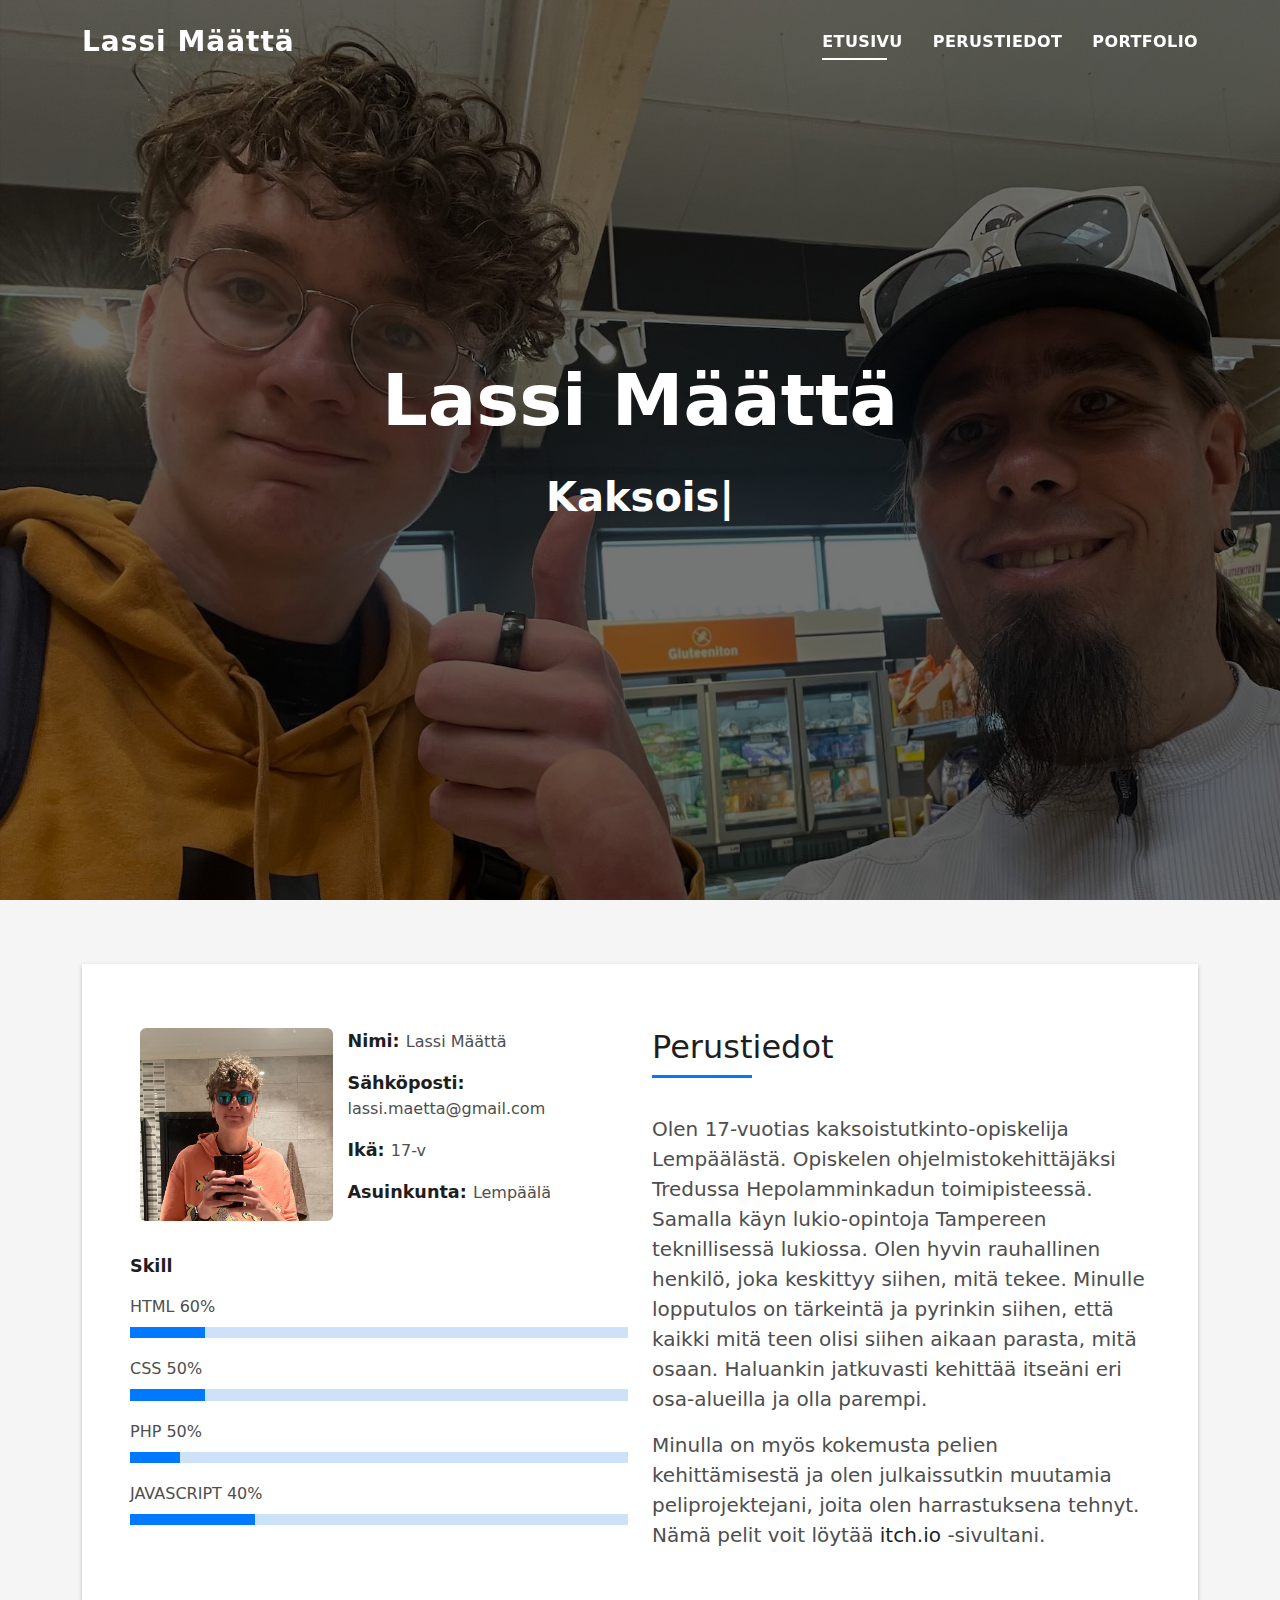
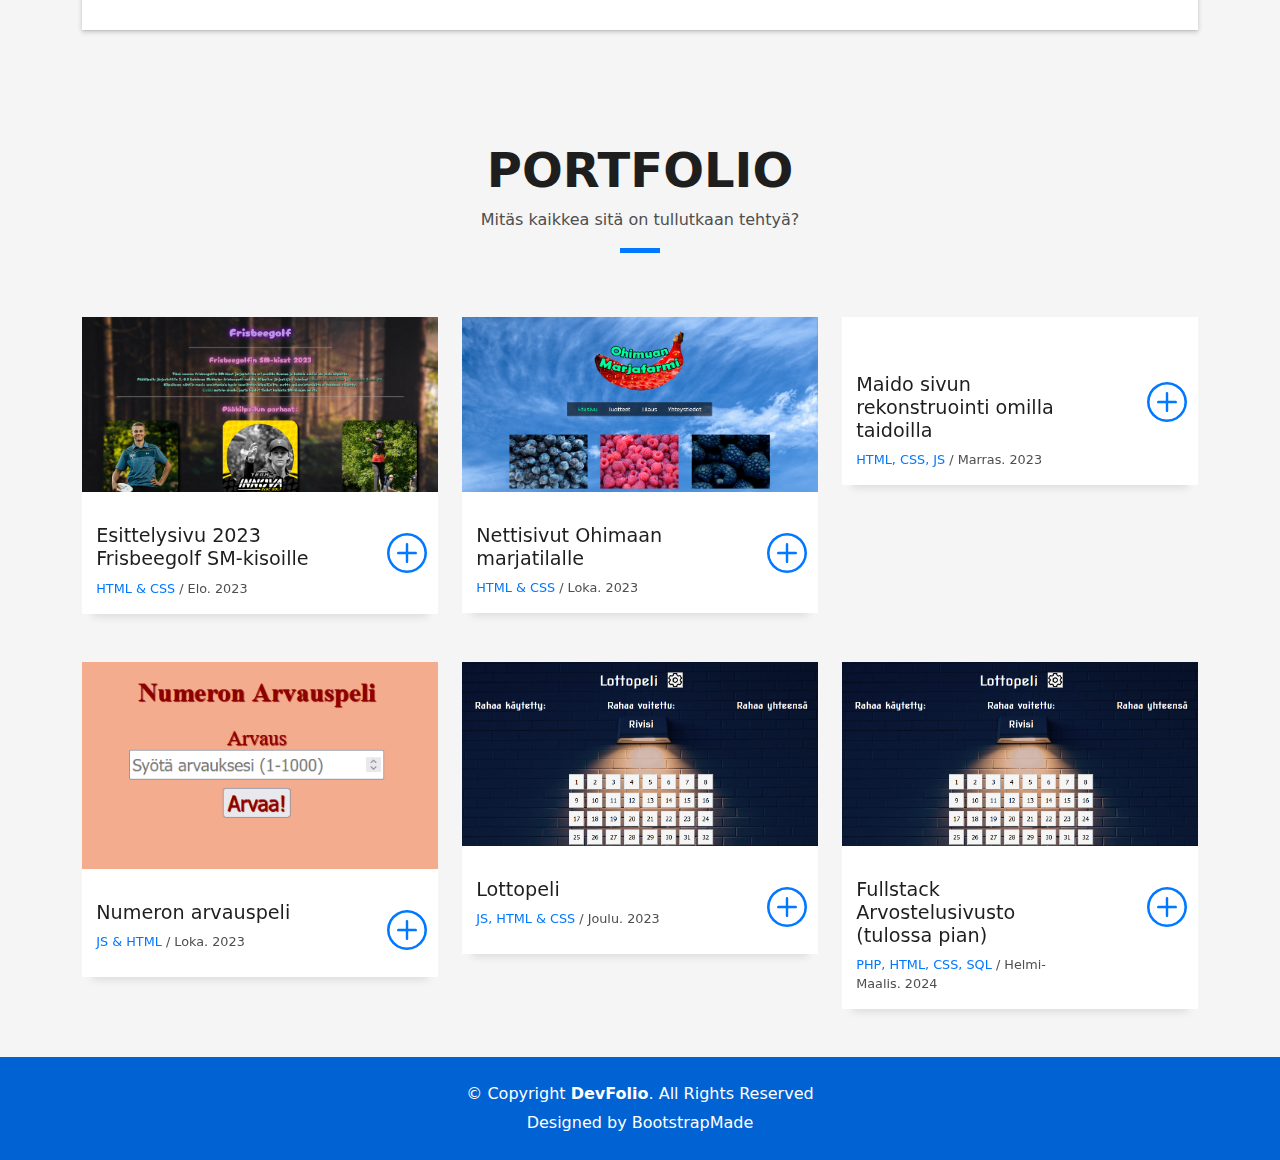
==== index.html @ d4f999ac "Päivitystä" ====
<!DOCTYPE html>
<html lang="en">

<head>
  <meta charset="utf-8">
  <meta content="width=device-width, initial-scale=1.0" name="viewport">

  <title>Lassi Määttä - Portfolio</title>
  <meta content="" name="description">
  <meta content="" name="keywords">

  <!-- Favicons -->
  <link href="assets/img/favicon.jpeg" rel="icon">
  <link href="assets/img/apple-touch-icon.png" rel="apple-touch-icon">

  <!-- Vendor CSS Files -->
  <link href="assets/vendor/bootstrap/css/bootstrap.min.css" rel="stylesheet">
  <link href="assets/vendor/bootstrap-icons/bootstrap-icons.css" rel="stylesheet">
  <link href="assets/vendor/glightbox/css/glightbox.min.css" rel="stylesheet">
  <link href="assets/vendor/swiper/swiper-bundle.min.css" rel="stylesheet">

  <!-- Template Main CSS File -->
  <link href="assets/css/style.css" rel="stylesheet">

  <!-- =======================================================
  * Template Name: DevFolio
  * Updated: Nov 17 2023 with Bootstrap v5.3.2
  * Template URL: https://bootstrapmade.com/devfolio-bootstrap-portfolio-html-template/
  * Author: BootstrapMade.com
  * License: https://bootstrapmade.com/license/
  ======================================================== -->
</head>

<body>

  <!-- ======= Header ======= -->
  <header id="header" class="fixed-top">
    <div class="container d-flex align-items-center justify-content-between">

      <h1 class="logo"><a href="index.html">Lassi Määttä</a></h1>
      <!-- Uncomment below if you prefer to use an image logo -->
      <!-- <a href="index.html" class="logo"><img src="assets/img/logo.png" alt="" class="img-fluid"></a>-->

      <nav id="navbar" class="navbar">
        <ul>
          <li><a class="nav-link scrollto active" href="#hero">Etusivu</a></li>
          <li><a class="nav-link scrollto" href="#about">Perustiedot</a></li>
          <li><a class="nav-link scrollto " href="#work">Portfolio</a></li>
        </ul>
        <i class="bi bi-list mobile-nav-toggle"></i>
      </nav><!-- .navbar -->

    </div>
  </header><!-- End Header -->

  <!-- ======= Hero Section ======= -->
  <div id="hero" class="hero route bg-image" style="background-image: url(assets/img/hero-bg.jpeg)">
    <div id="light" class="overlay-itro"></div>
    <div class="hero-content display-table">
      <div class="table-cell">
        <div class="container">
          <!--<p class="display-6 color-d">Hello, world!</p>-->
          <h1 class="hero-title mb-4">Lassi Määttä</h1>
          <p class="hero-subtitle"><span class="typed" data-typed-items="Kaksoistutkinto-opiskelija, Ohjelmistokehittäjä, Valokuvaaja"></span></p>
          <!-- <p class="pt-3"><a class="btn btn-primary btn js-scroll px-4" href="#about" role="button">Learn More</a></p> -->
        </div>
      </div>
    </div>
  </div><!-- End Hero Section -->

  <main id="main">

    <!-- ======= About Section ======= -->
    <section id="about" class="about-mf sect-pt4 route">
      <div class="container">
        <div class="row">
          <div class="col-sm-12">
            <div class="box-shadow-full">
              <div class="row">
                <div class="col-md-6">
                  <div class="row">
                    <div class="col-sm-6 col-md-5">
                      <div class="about-img">
                        <img src="assets/img/testimonial-2.jpeg" class="img-fluid rounded b-shadow-a" alt="">
                      </div>
                    </div>
                    <div class="col-sm-6 col-md-7">
                      <div class="about-info">
                        <p><span class="title-s">Nimi: </span> <span>Lassi Määttä</span></p>
                        <p><span class="title-s">Sähköposti: </span> <span>lassi.maetta@gmail.com</span></p>
                        <p><span class="title-s">Ikä: </span> <span>17-v</span></p>
                        <p><span class="title-s">Asuinkunta: </span> <span>Lempäälä</span></p>
                      </div>
                    </div>
                  </div>
                  <div class="skill-mf">
                    <p class="title-s">Skill</p>
                    <span>HTML</span> <span class="pull-right">60%</span>
                    <div class="progress">
                      <div class="progress-bar" role="progressbar" style="width: 15%;" aria-valuenow="10" aria-valuemin="0" aria-valuemax="100"></div>
                    </div>
                    <span>CSS</span> <span class="pull-right">50%</span>
                    <div class="progress">
                      <div class="progress-bar" role="progressbar" style="width: 15%" aria-valuenow="10" aria-valuemin="0" aria-valuemax="100"></div>
                    </div>
                    <span>PHP</span> <span class="pull-right">50%</span>
                    <div class="progress">
                      <div class="progress-bar" role="progressbar" style="width: 10%" aria-valuenow="1" aria-valuemin="0" aria-valuemax="100"></div>
                    </div>
                    <span>JAVASCRIPT</span> <span class="pull-right">40%</span>
                    <div class="progress">
                      <div class="progress-bar" role="progressbar" style="width: 25%" aria-valuenow="15" aria-valuemin="0" aria-valuemax="100"></div>
                    </div>
                  </div>
                </div>
                <div class="col-md-6">
                  <div class="about-me pt-4 pt-md-0">
                    <div class="title-box-2">
                      <h5 class="title-left">
                        Perustiedot
                      </h5>
                    </div>
                    <p class="lead">
                      Olen 17-vuotias kaksoistutkinto-opiskelija Lempäälästä. Opiskelen ohjelmistokehittäjäksi Tredussa
                      Hepolamminkadun toimipisteessä. Samalla käyn lukio-opintoja Tampereen teknillisessä lukiossa.
                      Olen hyvin rauhallinen henkilö, joka keskittyy siihen, mitä tekee. Minulle lopputulos on tärkeintä
                      ja pyrinkin siihen, että kaikki mitä teen olisi siihen aikaan parasta, mitä osaan. Haluankin jatkuvasti
                      kehittää itseäni eri osa-alueilla ja olla parempi.
                    </p>
                    <p class="lead">
                      Minulla on myös kokemusta pelien kehittämisestä ja olen julkaissutkin muutamia peliprojektejani,
                      joita olen harrastuksena tehnyt. Nämä pelit voit löytää <a href="https://lapagms.itch.io/" target="_blank">itch.io</a> -sivultani.
                    </p>
                    </p>
                  </div>
                </div>
              </div>
            </div>
          </div>
        </div>
      </div>
    </section><!-- End About Section -->

    <!-- ======= Portfolio Section ======= -->
    <section id="work" class="portfolio-mf sect-pt4 route">
      <div class="container">
        <div class="row">
          <div class="col-sm-12">
            <div class="title-box text-center">
              <h3 class="title-a">
                Portfolio
              </h3>
              <p class="subtitle-a">
                Mitäs kaikkea sitä on tullutkaan tehtyä?
              </p>
              <div class="line-mf"></div>
            </div>
          </div>
        </div>
        <div class="row">
          <div class="col-md-4">
            <div class="work-box">
              <a href="assets/img/work-1.png" data-gallery="portfolioGallery" class="portfolio-lightbox">
                <div class="work-img">
                  <img src="assets/img/work-1.png" alt="" class="img-fluid">
                </div>
              </a>
              <div class="work-content">
                <div class="row">
                  <div class="col-sm-8">
                    <h2 class="w-title">Esittelysivu 2023 Frisbeegolf SM-kisoille</h2>
                    <div class="w-more">
                      <span class="w-ctegory">HTML & CSS</span> / <span class="w-date">Elo. 2023</span>
                    </div>
                  </div>
                  <div class="col-sm-4">
                    <div class="w-like">
                      <a href="portfolio-details-1.html"> <span class="bi bi-plus-circle"></span></a>
                    </div>
                  </div>
                </div>
              </div>
            </div>
          </div>
          <div class="col-md-4">
            <div class="work-box">
              <a href="assets/img/work-2.png" data-gallery="portfolioGallery" class="portfolio-lightbox">
                <div class="work-img">
                  <img src="assets/img/work-2.png" alt="" class="img-fluid">
                </div>
              </a>
              <div class="work-content">
                <div class="row">
                  <div class="col-sm-8">
                    <h2 class="w-title">Nettisivut Ohimaan marjatilalle</h2>
                    <div class="w-more">
                      <span class="w-ctegory">HTML & CSS</span> / <span class="w-date">Loka. 2023</span>
                    </div>
                  </div>
                  <div class="col-sm-4">
                    <div class="w-like">
                      <a href="portfolio-details-2.html"> <span class="bi bi-plus-circle"></span></a>
                    </div>
                  </div>
                </div>
              </div>
            </div>
          </div>
          <div class="col-md-4">
            <div class="work-box">
              <a href="assets/img/work-3.png" data-gallery="portfolioGallery" class="portfolio-lightbox">
                <div class="work-img">
                  <img src="assets/img/work-3.png" alt="" class="img-fluid">
                </div>
              </a>
              <div class="work-content">
                <div class="row">
                  <div class="col-sm-8">
                    <h2 class="w-title">Maido sivun rekonstruointi omilla taidoilla</h2>
                    <div class="w-more">
                      <span class="w-ctegory">HTML, CSS, JS</span> / <span class="w-date">Marras. 2023</span>
                    </div>
                  </div>
                  <div class="col-sm-4">
                    <div class="w-like">
                      <a href="portfolio-details-3.html"> <span class="bi bi-plus-circle"></span></a>
                    </div>
                  </div>
                </div>
              </div>
            </div>
          </div>
          <div class="col-md-4">
            <div class="work-box">
              <a href="assets/img/work-4.png" data-gallery="portfolioGallery" class="portfolio-lightbox">
                <div class="work-img">
                  <img src="assets/img/work-4.png" alt="" class="img-fluid">
                </div>
              </a>
              <div class="work-content">
                <div class="row">
                  <div class="col-sm-8">
                    <h2 class="w-title">Numeron arvauspeli</h2>
                    <div class="w-more">
                      <span class="w-ctegory">JS & HTML</span> / <span class="w-date">Loka. 2023</span>
                    </div>
                  </div>
                  <div class="col-sm-4">
                    <div class="w-like">
                      <a href="portfolio-details-4.html"> <span class="bi bi-plus-circle"></span></a>
                    </div>
                  </div>
                </div>
              </div>
            </div>
          </div>
          <div class="col-md-4">
            <div class="work-box">
              <a href="assets/img/work-5.png" data-gallery="portfolioGallery" class="portfolio-lightbox">
                <div class="work-img">
                  <img src="assets/img/work-5.png" alt="" class="img-fluid">
                </div>
              </a>
              <div class="work-content">
                <div class="row">
                  <div class="col-sm-8">
                    <h2 class="w-title">Lottopeli</h2>
                    <div class="w-more">
                      <span class="w-ctegory">JS, HTML & CSS</span> / <span class="w-date">Joulu. 2023</span>
                    </div>
                  </div>
                  <div class="col-sm-4">
                    <div class="w-like">
                      <a href="portfolio-details-5.html"> <span class="bi bi-plus-circle"></span></a>
                    </div>
                  </div>
                </div>
              </div>
            </div>
          </div>
          <div class="col-md-4">
            <div class="work-box">
              <a href="assets/img/work-6.png" data-gallery="portfolioGallery" class="portfolio-lightbox">
                <div class="work-img">
                  <img src="assets/img/work-6.png" alt="" class="img-fluid">
                </div>
              </a>
              <div class="work-content">
                <div class="row">
                  <div class="col-sm-8">
                    <h2 class="w-title">Fullstack Arvostelusivusto (tulossa pian)</h2>
                    <div class="w-more">
                      <span class="w-ctegory">PHP, HTML, CSS, SQL</span> / <span class="w-date">Helmi-Maalis. 2024</span>
                    </div>
                  </div>
                  <div class="col-sm-4">
                    <div class="w-like">
                      <a href="portfolio-details-6.html"> <span class="bi bi-plus-circle"></span></a>
                    </div>
                  </div>
                </div>
              </div>
            </div>
          </div>

        </div>
      </div>
    </section><!-- End Portfolio Section -->
  </main><!-- End #main -->

  <!-- ======= Footer ======= -->
  <footer>
    <div class="container">
      <div class="row">
        <div class="col-sm-12">
          <div class="copyright-box">
            <p class="copyright">&copy; Copyright <strong>DevFolio</strong>. All Rights Reserved</p>
            <div class="credits">
              <!--
              All the links in the footer should remain intact.
              You can delete the links only if you purchased the pro version.
              Licensing information: https://bootstrapmade.com/license/
              Purchase the pro version with working PHP/AJAX contact form: https://bootstrapmade.com/buy/?theme=DevFolio
            -->
              Designed by <a href="https://bootstrapmade.com/">BootstrapMade</a>
            </div>
          </div>
        </div>
      </div>
    </div>
  </footer><!-- End  Footer -->

  <div id="preloader"></div>
  <a href="#" class="back-to-top d-flex align-items-center justify-content-center"><i class="bi bi-arrow-up-short"></i></a>

  <!-- Vendor JS Files -->
  <script src="assets/vendor/purecounter/purecounter_vanilla.js"></script>
  <script src="assets/vendor/bootstrap/js/bootstrap.bundle.min.js"></script>
  <script src="assets/vendor/glightbox/js/glightbox.min.js"></script>
  <script src="assets/vendor/swiper/swiper-bundle.min.js"></script>
  <script src="assets/vendor/typed.js/typed.umd.js"></script>
  <script src="assets/vendor/php-email-form/validate.js"></script>

  <!-- Template Main JS File -->
  <script src="assets/js/main.js"></script>

</body>

</html>
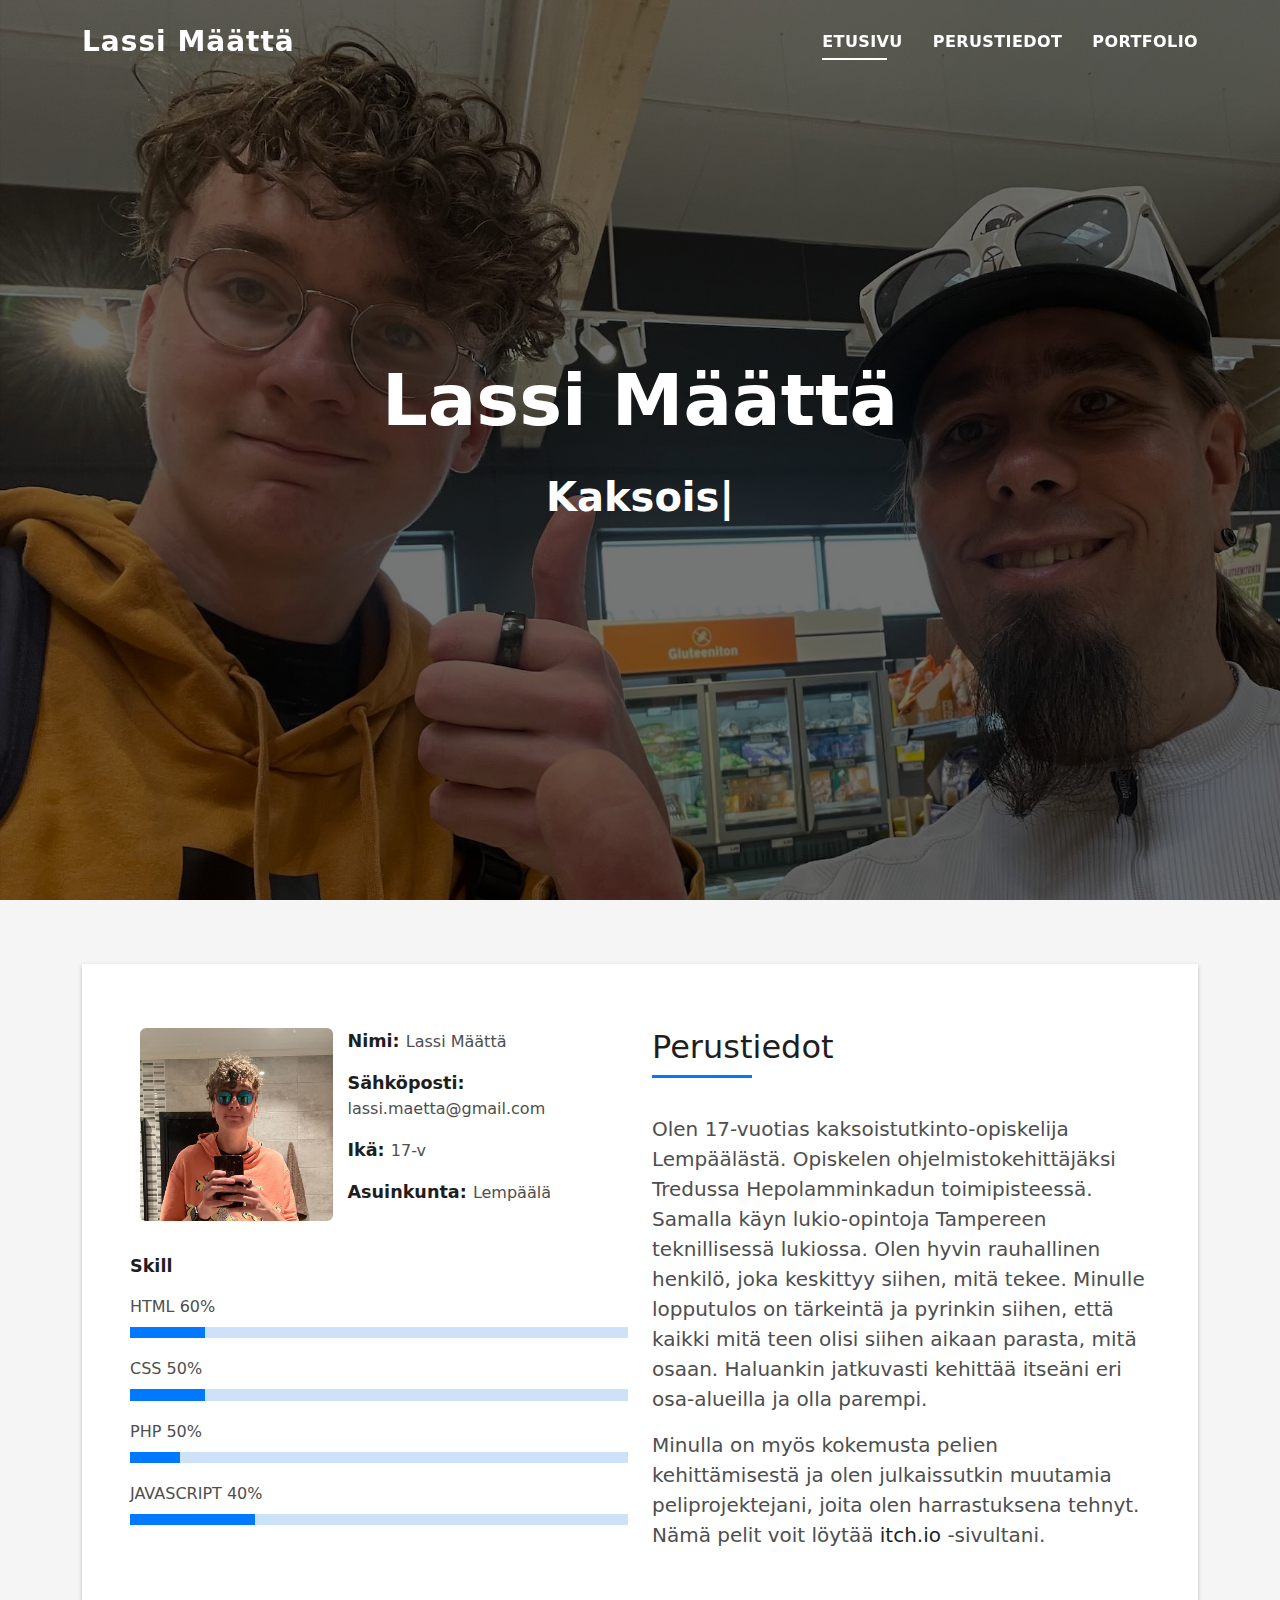
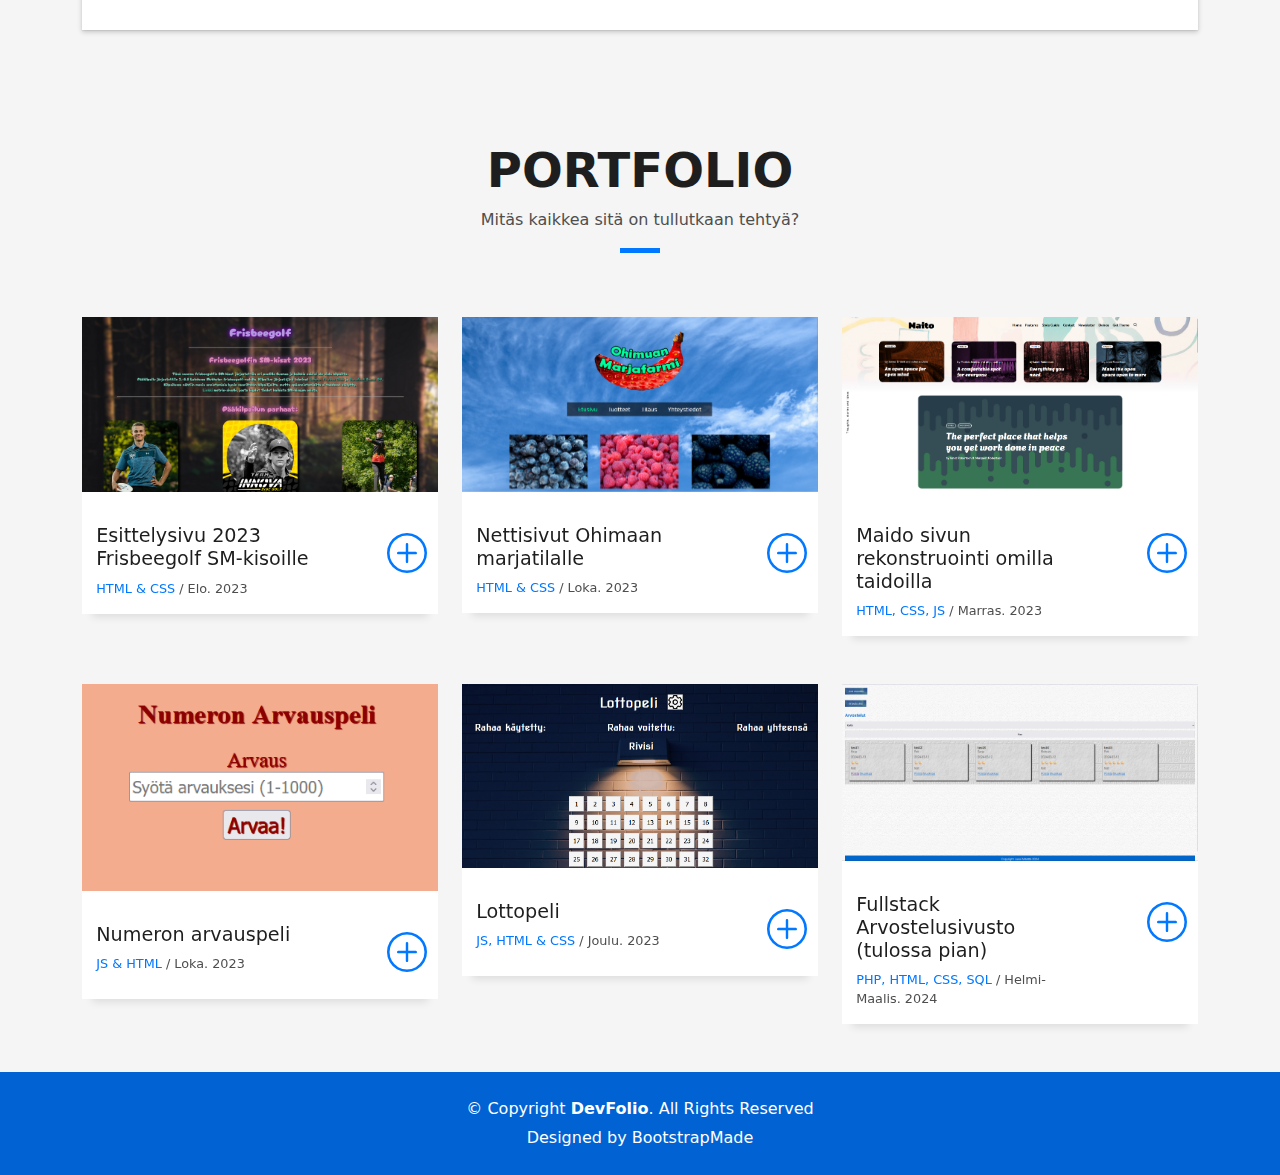
==== commit a80eadeb: "Testi" ====
--- a/index.html
+++ b/index.html
@@ -160,9 +160,9 @@
         <div class="row">
           <div class="col-md-4">
             <div class="work-box">
-              <a href="assets/img/work-1.png" data-gallery="portfolioGallery" class="portfolio-lightbox">
-                <div class="work-img">
-                  <img src="assets/img/work-1.png" alt="" class="img-fluid">
+              <a href="assets/img/work/work-1.png" data-gallery="portfolioGallery" class="portfolio-lightbox">
+                <div class="work-img">
+                  <img src="assets/img/work/work-1.png" alt="" class="img-fluid">
                 </div>
               </a>
               <div class="work-content">
@@ -184,9 +184,9 @@
           </div>
           <div class="col-md-4">
             <div class="work-box">
-              <a href="assets/img/work-2.png" data-gallery="portfolioGallery" class="portfolio-lightbox">
-                <div class="work-img">
-                  <img src="assets/img/work-2.png" alt="" class="img-fluid">
+              <a href="assets/img/work/work-2.png" data-gallery="portfolioGallery" class="portfolio-lightbox">
+                <div class="work-img">
+                  <img src="assets/img/work/work-2.png" alt="" class="img-fluid">
                 </div>
               </a>
               <div class="work-content">
@@ -208,9 +208,9 @@
           </div>
           <div class="col-md-4">
             <div class="work-box">
-              <a href="assets/img/work-3.png" data-gallery="portfolioGallery" class="portfolio-lightbox">
-                <div class="work-img">
-                  <img src="assets/img/work-3.png" alt="" class="img-fluid">
+              <a href="assets/img/work/work-3.png" data-gallery="portfolioGallery" class="portfolio-lightbox">
+                <div class="work-img">
+                  <img src="assets/img/work/work-3.png" alt="" class="img-fluid">
                 </div>
               </a>
               <div class="work-content">
@@ -232,9 +232,9 @@
           </div>
           <div class="col-md-4">
             <div class="work-box">
-              <a href="assets/img/work-4.png" data-gallery="portfolioGallery" class="portfolio-lightbox">
-                <div class="work-img">
-                  <img src="assets/img/work-4.png" alt="" class="img-fluid">
+              <a href="assets/img/work/work-4.png" data-gallery="portfolioGallery" class="portfolio-lightbox">
+                <div class="work-img">
+                  <img src="assets/img/work/work-4.png" alt="" class="img-fluid">
                 </div>
               </a>
               <div class="work-content">
@@ -256,9 +256,9 @@
           </div>
           <div class="col-md-4">
             <div class="work-box">
-              <a href="assets/img/work-5.png" data-gallery="portfolioGallery" class="portfolio-lightbox">
-                <div class="work-img">
-                  <img src="assets/img/work-5.png" alt="" class="img-fluid">
+              <a href="assets/img/work/work-5.png" data-gallery="portfolioGallery" class="portfolio-lightbox">
+                <div class="work-img">
+                  <img src="assets/img/work/work-5.png" alt="" class="img-fluid">
                 </div>
               </a>
               <div class="work-content">
@@ -280,9 +280,9 @@
           </div>
           <div class="col-md-4">
             <div class="work-box">
-              <a href="assets/img/work-6.png" data-gallery="portfolioGallery" class="portfolio-lightbox">
-                <div class="work-img">
-                  <img src="assets/img/work-6.png" alt="" class="img-fluid">
+              <a href="assets/img/work/work-6.png" data-gallery="portfolioGallery" class="portfolio-lightbox">
+                <div class="work-img">
+                  <img src="assets/img/work/work-6.png" alt="" class="img-fluid">
                 </div>
               </a>
               <div class="work-content">
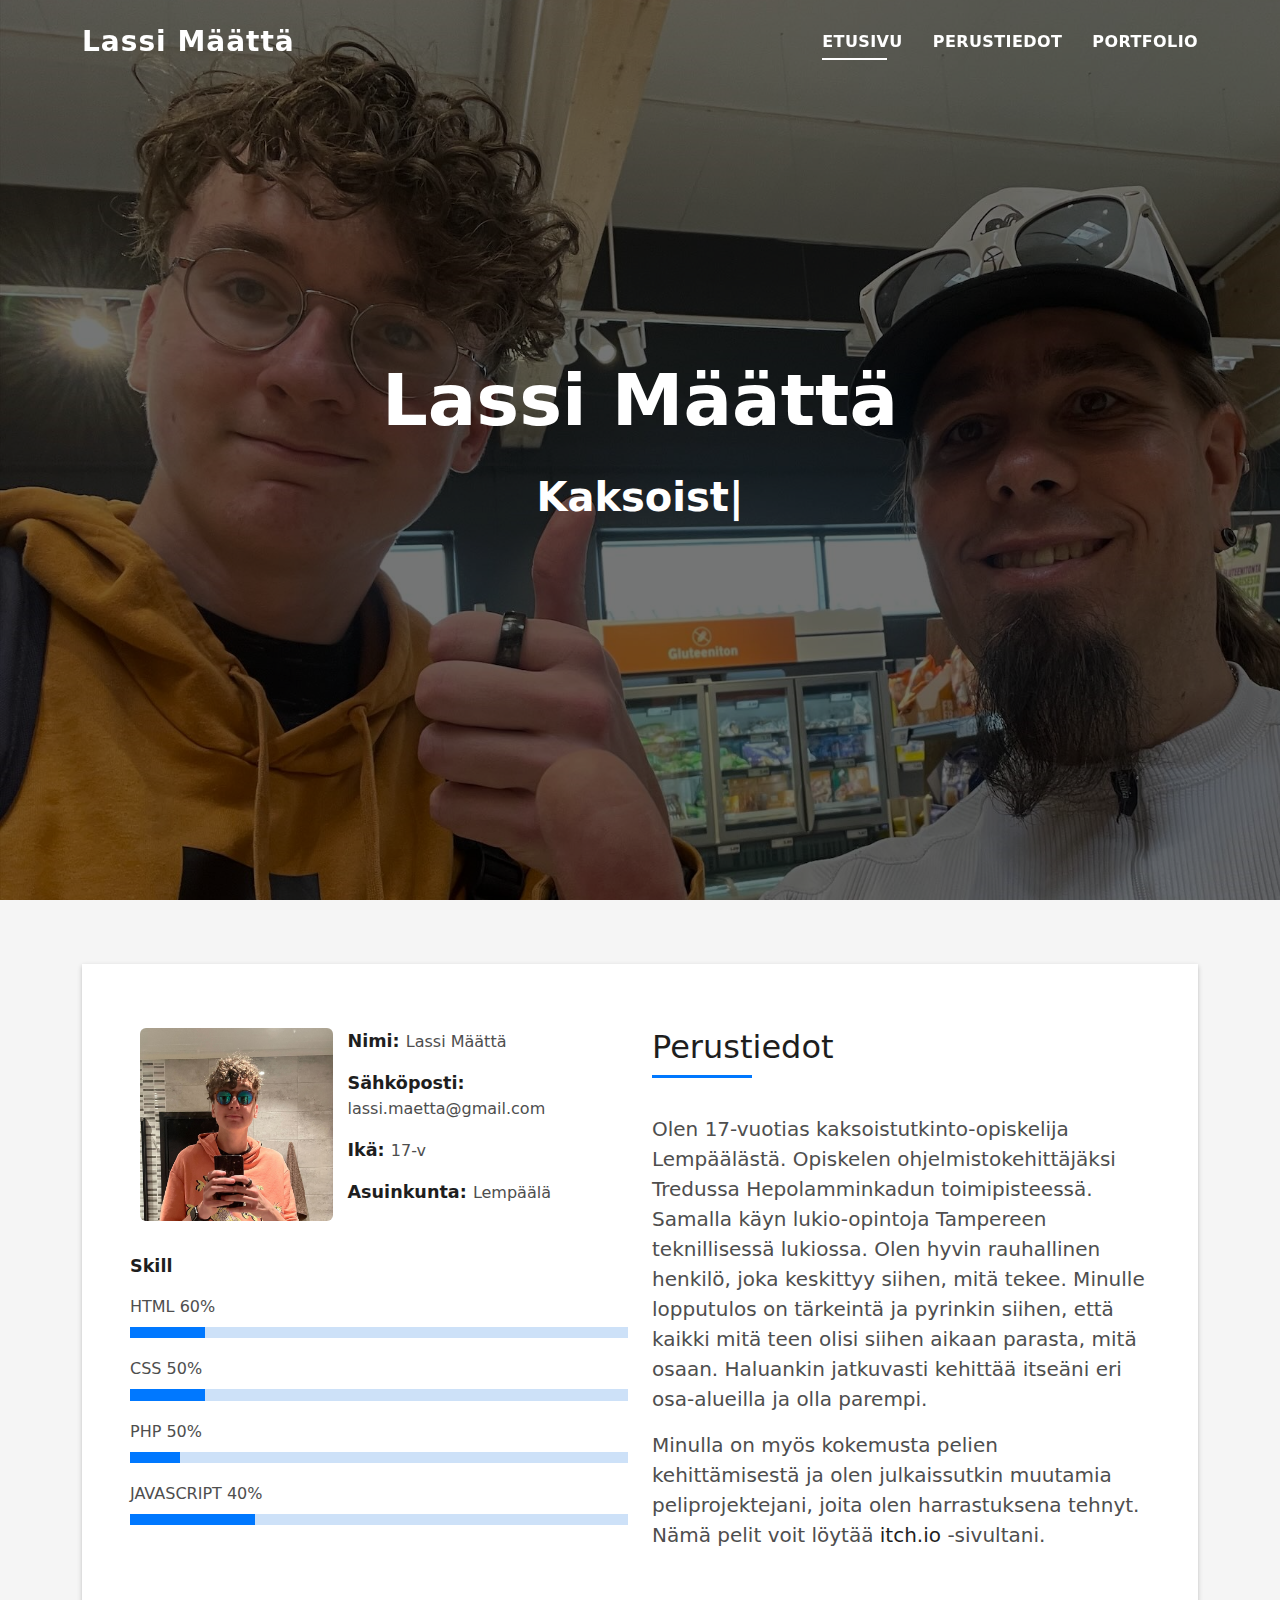
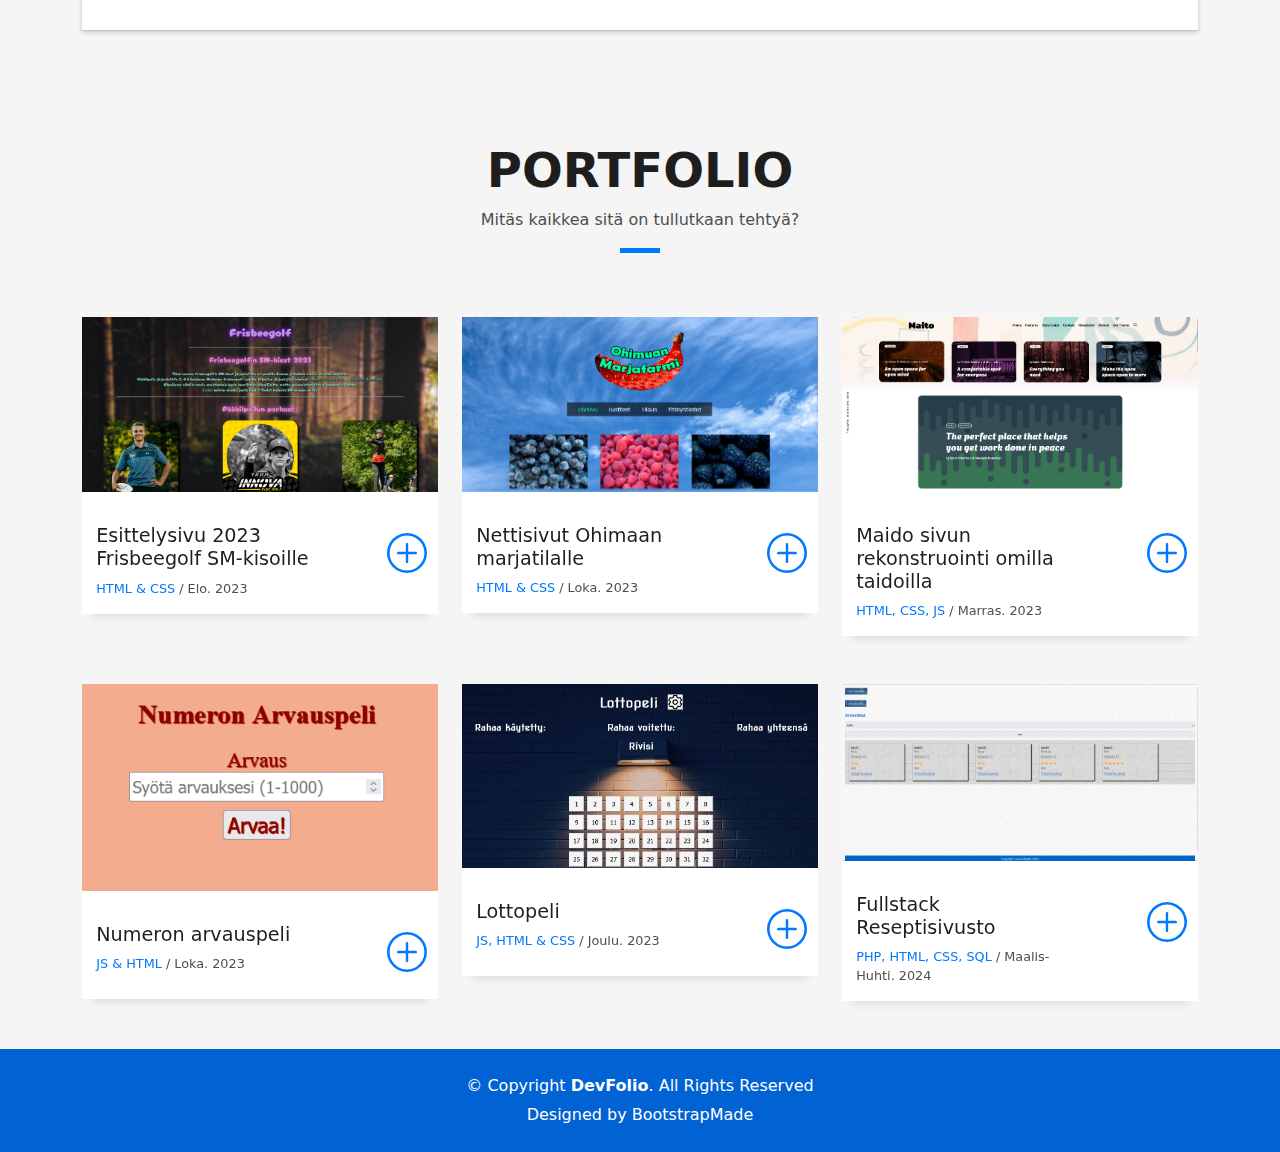
==== commit 3ee6b0c6: "Kuvien vaihtoja" ====
--- a/index.html
+++ b/index.html
@@ -288,9 +288,9 @@
               <div class="work-content">
                 <div class="row">
                   <div class="col-sm-8">
-                    <h2 class="w-title">Fullstack Arvostelusivusto (tulossa pian)</h2>
-                    <div class="w-more">
-                      <span class="w-ctegory">PHP, HTML, CSS, SQL</span> / <span class="w-date">Helmi-Maalis. 2024</span>
+                    <h2 class="w-title">Fullstack Reseptisivusto</h2>
+                    <div class="w-more">
+                      <span class="w-ctegory">PHP, HTML, CSS, SQL</span> / <span class="w-date">Maalis-Huhti. 2024</span>
                     </div>
                   </div>
                   <div class="col-sm-4">
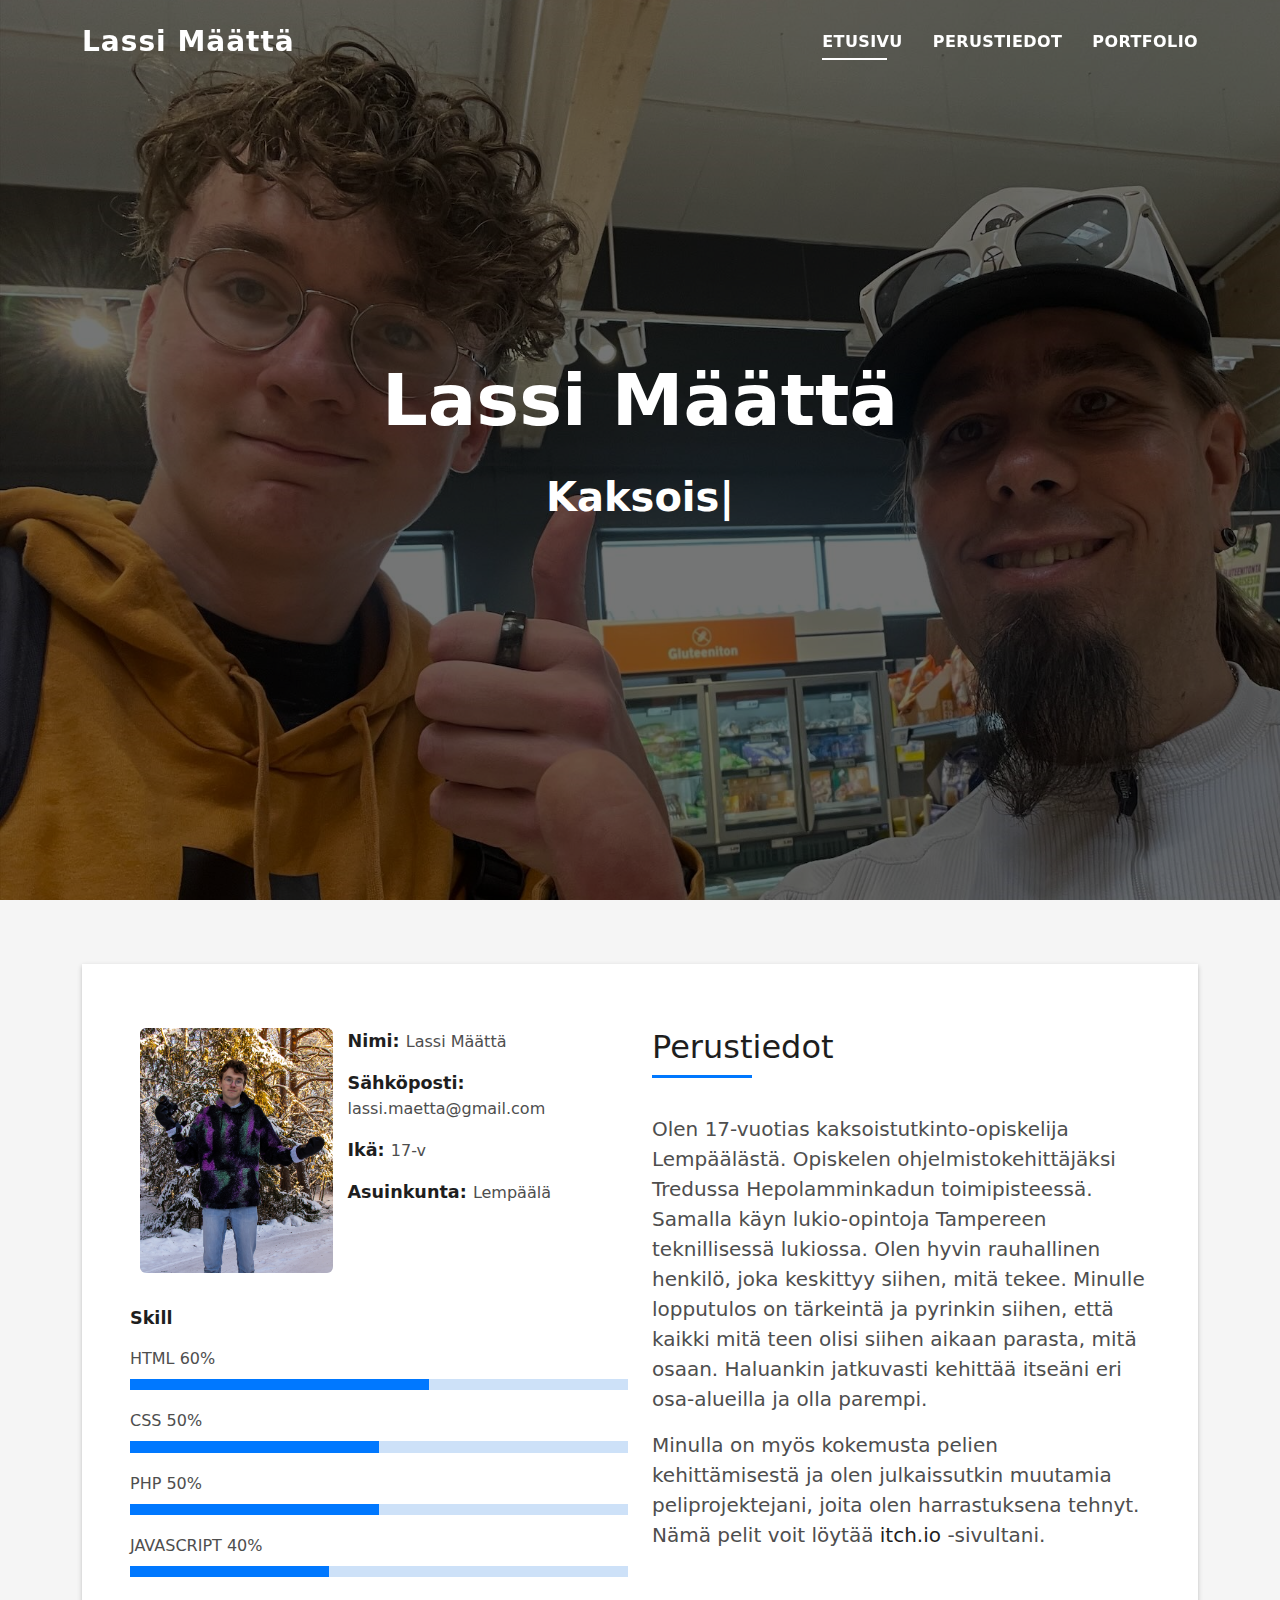
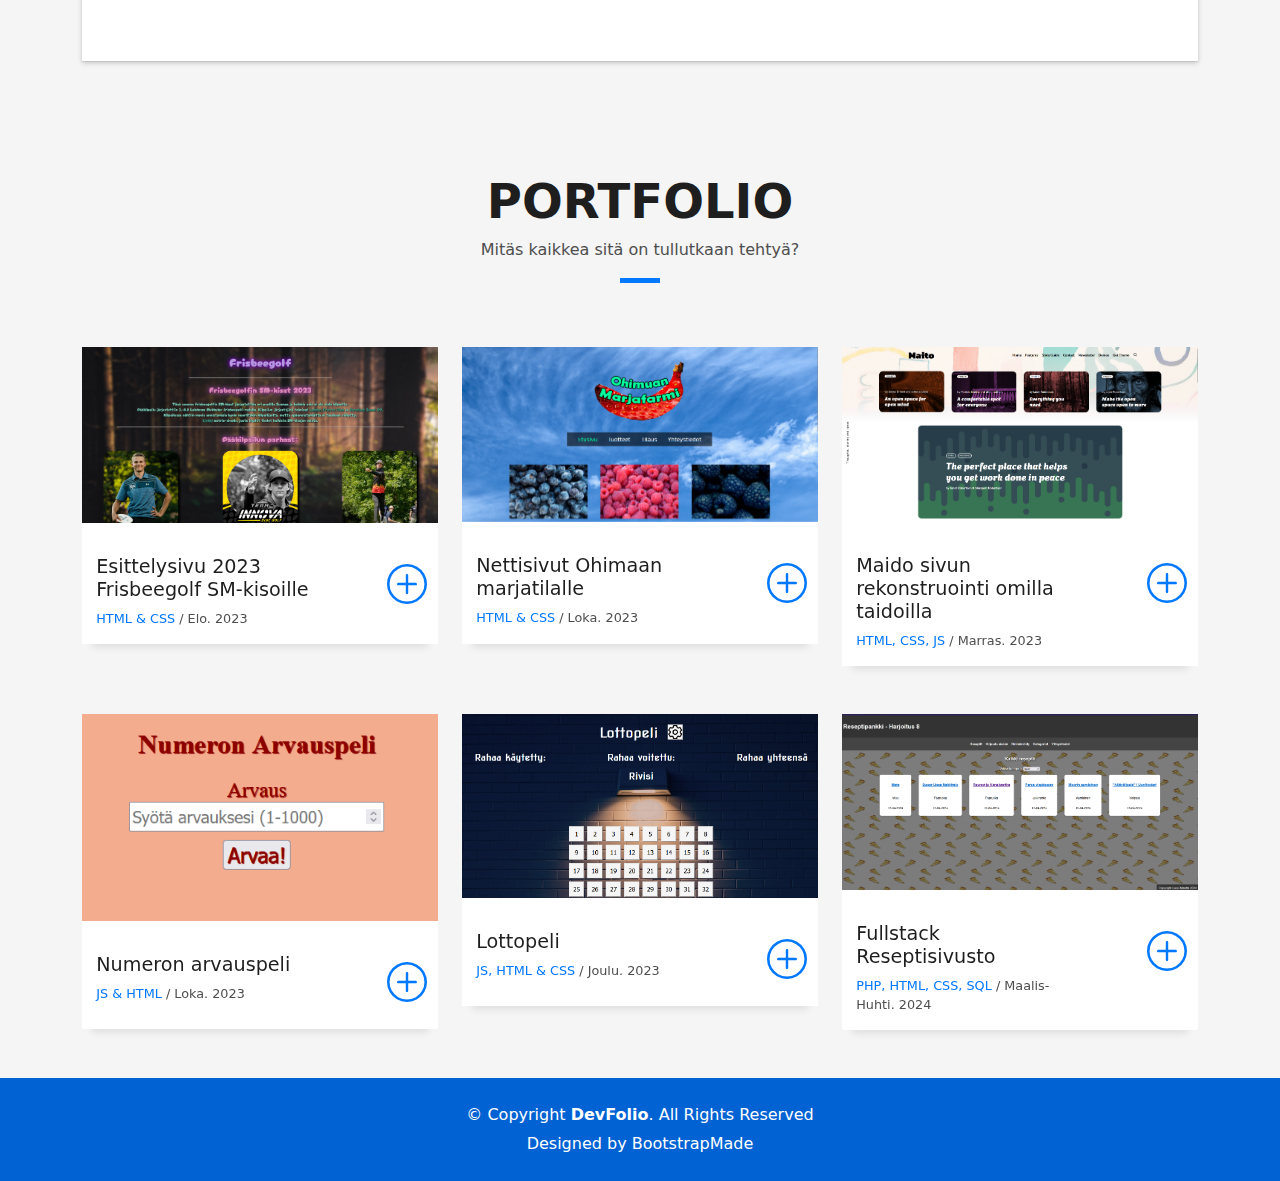
==== commit 159206ef: "Kaikenlaista korjausta" ====
--- a/index.html
+++ b/index.html
@@ -81,7 +81,7 @@
                   <div class="row">
                     <div class="col-sm-6 col-md-5">
                       <div class="about-img">
-                        <img src="assets/img/testimonial-2.jpeg" class="img-fluid rounded b-shadow-a" alt="">
+                        <img src="assets/img/testimonial-2.png" class="img-fluid rounded b-shadow-a" alt="">
                       </div>
                     </div>
                     <div class="col-sm-6 col-md-7">
@@ -97,19 +97,19 @@
                     <p class="title-s">Skill</p>
                     <span>HTML</span> <span class="pull-right">60%</span>
                     <div class="progress">
-                      <div class="progress-bar" role="progressbar" style="width: 15%;" aria-valuenow="10" aria-valuemin="0" aria-valuemax="100"></div>
+                      <div class="progress-bar" role="progressbar" style="width: 60%;" aria-valuenow="10" aria-valuemin="0" aria-valuemax="100"></div>
                     </div>
                     <span>CSS</span> <span class="pull-right">50%</span>
                     <div class="progress">
-                      <div class="progress-bar" role="progressbar" style="width: 15%" aria-valuenow="10" aria-valuemin="0" aria-valuemax="100"></div>
+                      <div class="progress-bar" role="progressbar" style="width: 50%" aria-valuenow="10" aria-valuemin="0" aria-valuemax="100"></div>
                     </div>
                     <span>PHP</span> <span class="pull-right">50%</span>
                     <div class="progress">
-                      <div class="progress-bar" role="progressbar" style="width: 10%" aria-valuenow="1" aria-valuemin="0" aria-valuemax="100"></div>
+                      <div class="progress-bar" role="progressbar" style="width: 50%" aria-valuenow="1" aria-valuemin="0" aria-valuemax="100"></div>
                     </div>
                     <span>JAVASCRIPT</span> <span class="pull-right">40%</span>
                     <div class="progress">
-                      <div class="progress-bar" role="progressbar" style="width: 25%" aria-valuenow="15" aria-valuemin="0" aria-valuemax="100"></div>
+                      <div class="progress-bar" role="progressbar" style="width: 40%" aria-valuenow="15" aria-valuemin="0" aria-valuemax="100"></div>
                     </div>
                   </div>
                 </div>
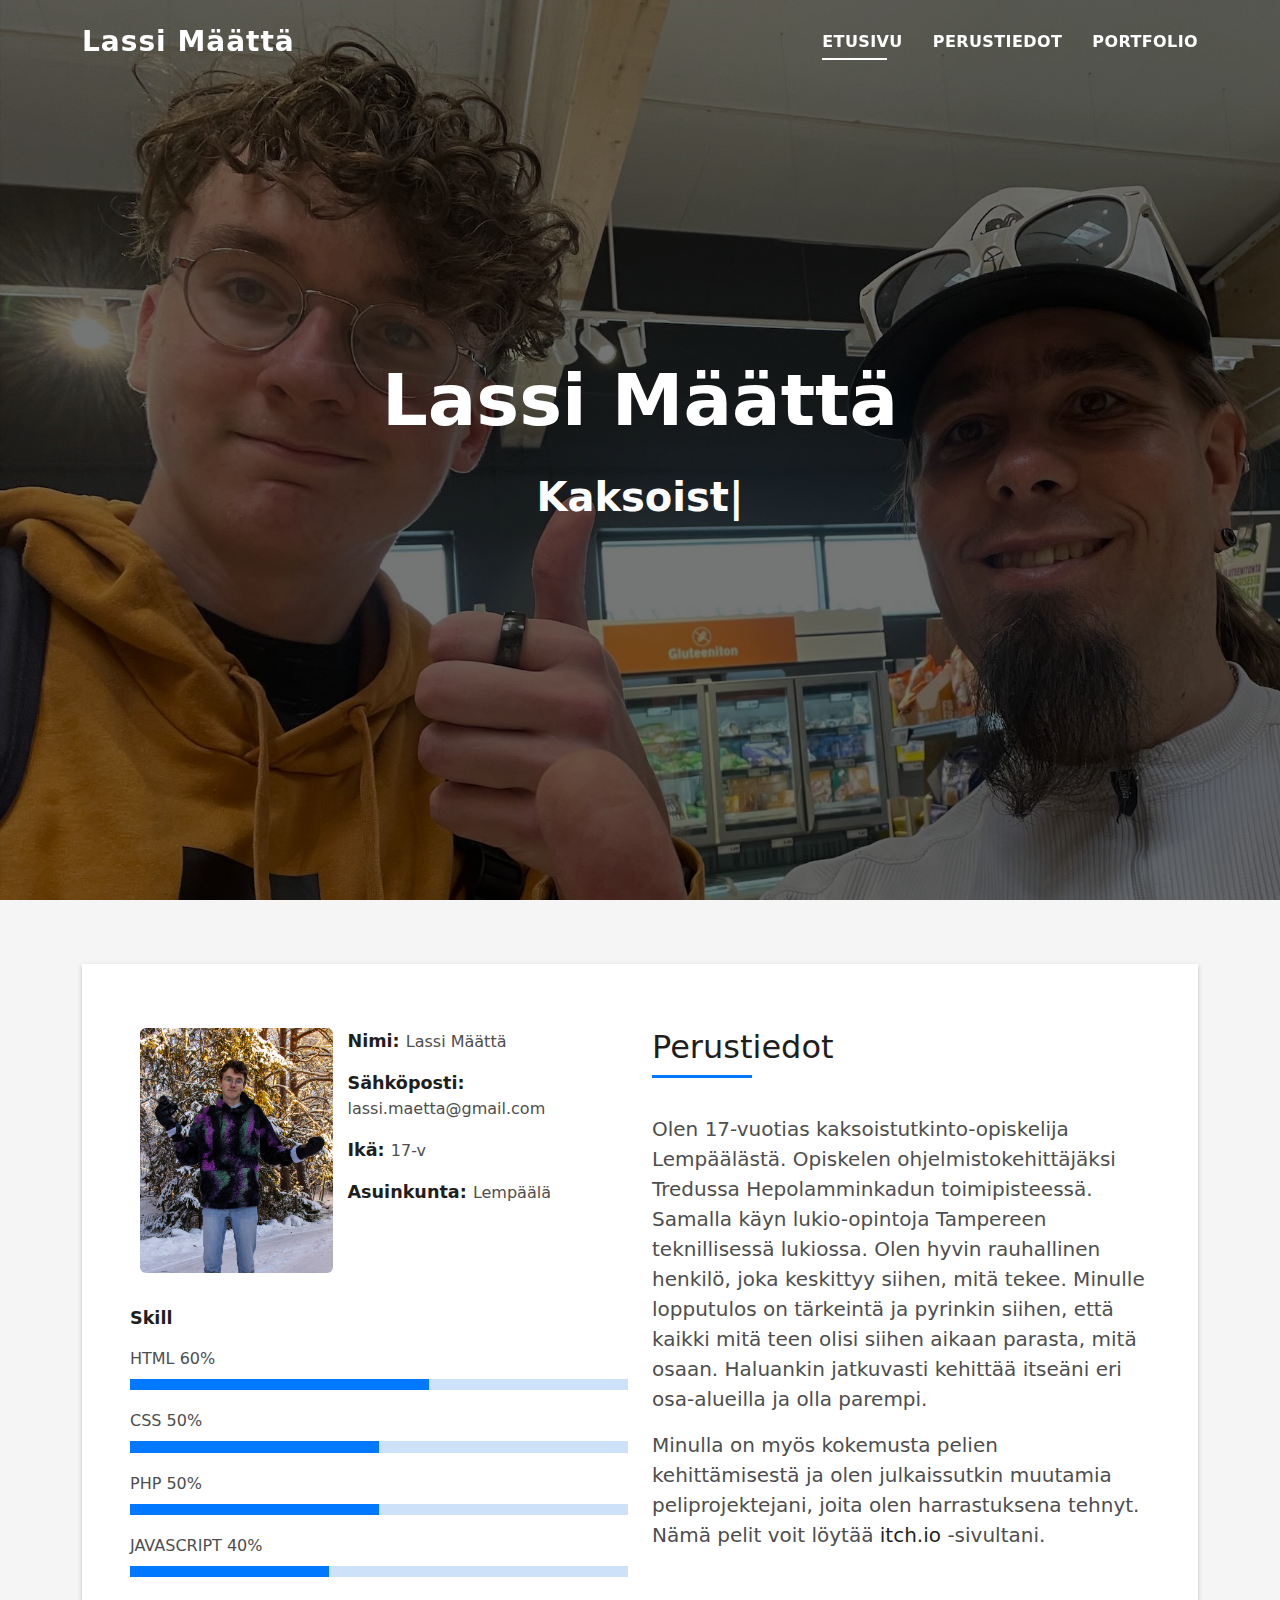
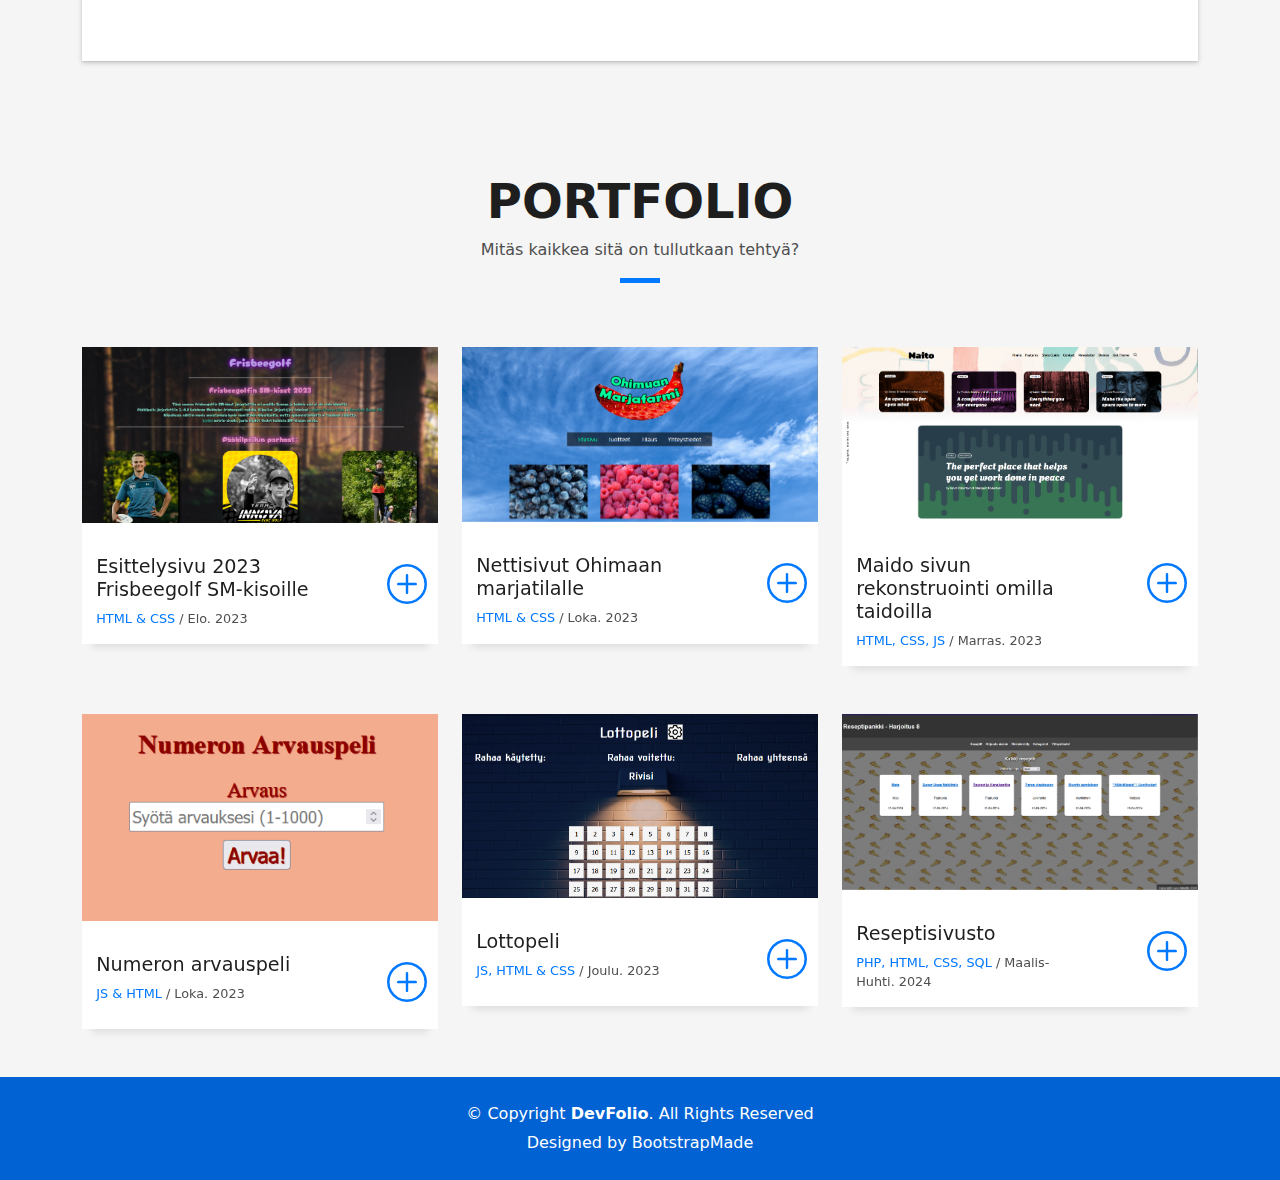
==== commit fbd64297: "korjaukset" ====
--- a/index.html
+++ b/index.html
@@ -288,7 +288,7 @@
               <div class="work-content">
                 <div class="row">
                   <div class="col-sm-8">
-                    <h2 class="w-title">Fullstack Reseptisivusto</h2>
+                    <h2 class="w-title">Reseptisivusto</h2>
                     <div class="w-more">
                       <span class="w-ctegory">PHP, HTML, CSS, SQL</span> / <span class="w-date">Maalis-Huhti. 2024</span>
                     </div>
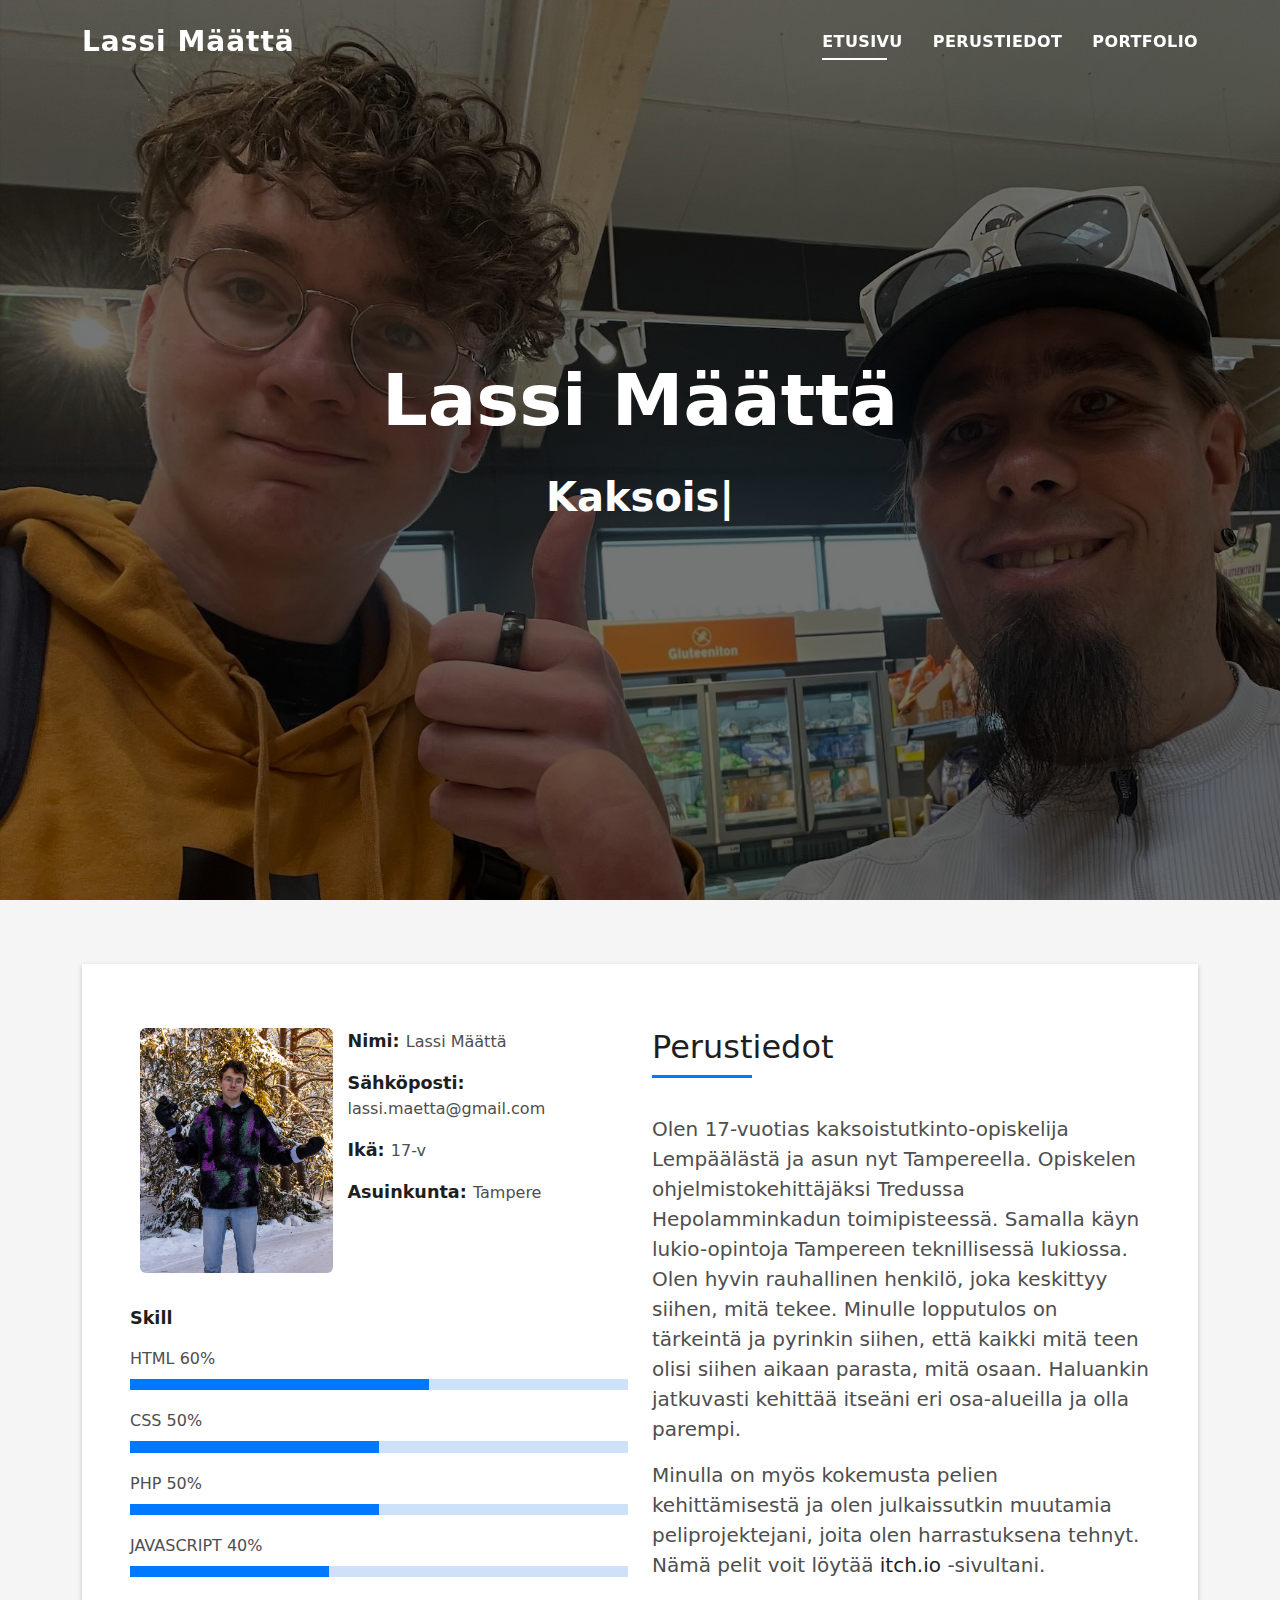
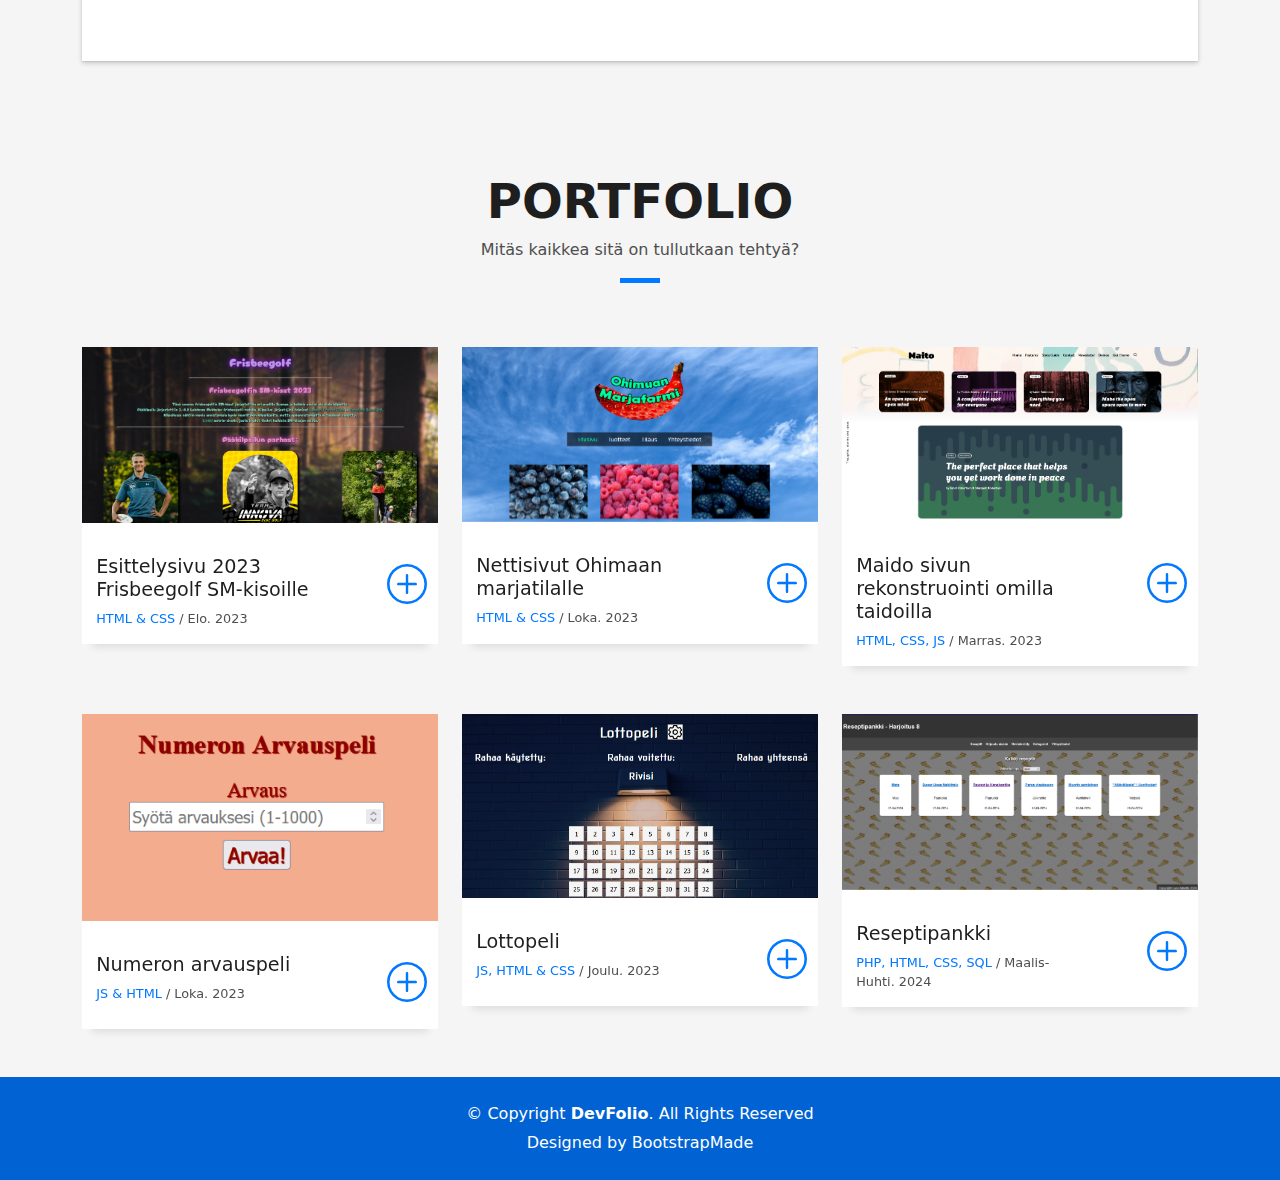
==== commit efe96d46: "Päivitystä" ====
--- a/index.html
+++ b/index.html
@@ -89,7 +89,7 @@
                         <p><span class="title-s">Nimi: </span> <span>Lassi Määttä</span></p>
                         <p><span class="title-s">Sähköposti: </span> <span>lassi.maetta@gmail.com</span></p>
                         <p><span class="title-s">Ikä: </span> <span>17-v</span></p>
-                        <p><span class="title-s">Asuinkunta: </span> <span>Lempäälä</span></p>
+                        <p><span class="title-s">Asuinkunta: </span> <span>Tampere</span></p>
                       </div>
                     </div>
                   </div>
@@ -121,7 +121,7 @@
                       </h5>
                     </div>
                     <p class="lead">
-                      Olen 17-vuotias kaksoistutkinto-opiskelija Lempäälästä. Opiskelen ohjelmistokehittäjäksi Tredussa
+                      Olen 17-vuotias kaksoistutkinto-opiskelija Lempäälästä ja asun nyt Tampereella. Opiskelen ohjelmistokehittäjäksi Tredussa
                       Hepolamminkadun toimipisteessä. Samalla käyn lukio-opintoja Tampereen teknillisessä lukiossa.
                       Olen hyvin rauhallinen henkilö, joka keskittyy siihen, mitä tekee. Minulle lopputulos on tärkeintä
                       ja pyrinkin siihen, että kaikki mitä teen olisi siihen aikaan parasta, mitä osaan. Haluankin jatkuvasti
@@ -288,7 +288,7 @@
               <div class="work-content">
                 <div class="row">
                   <div class="col-sm-8">
-                    <h2 class="w-title">Reseptisivusto</h2>
+                    <h2 class="w-title">Reseptipankki</h2>
                     <div class="w-more">
                       <span class="w-ctegory">PHP, HTML, CSS, SQL</span> / <span class="w-date">Maalis-Huhti. 2024</span>
                     </div>
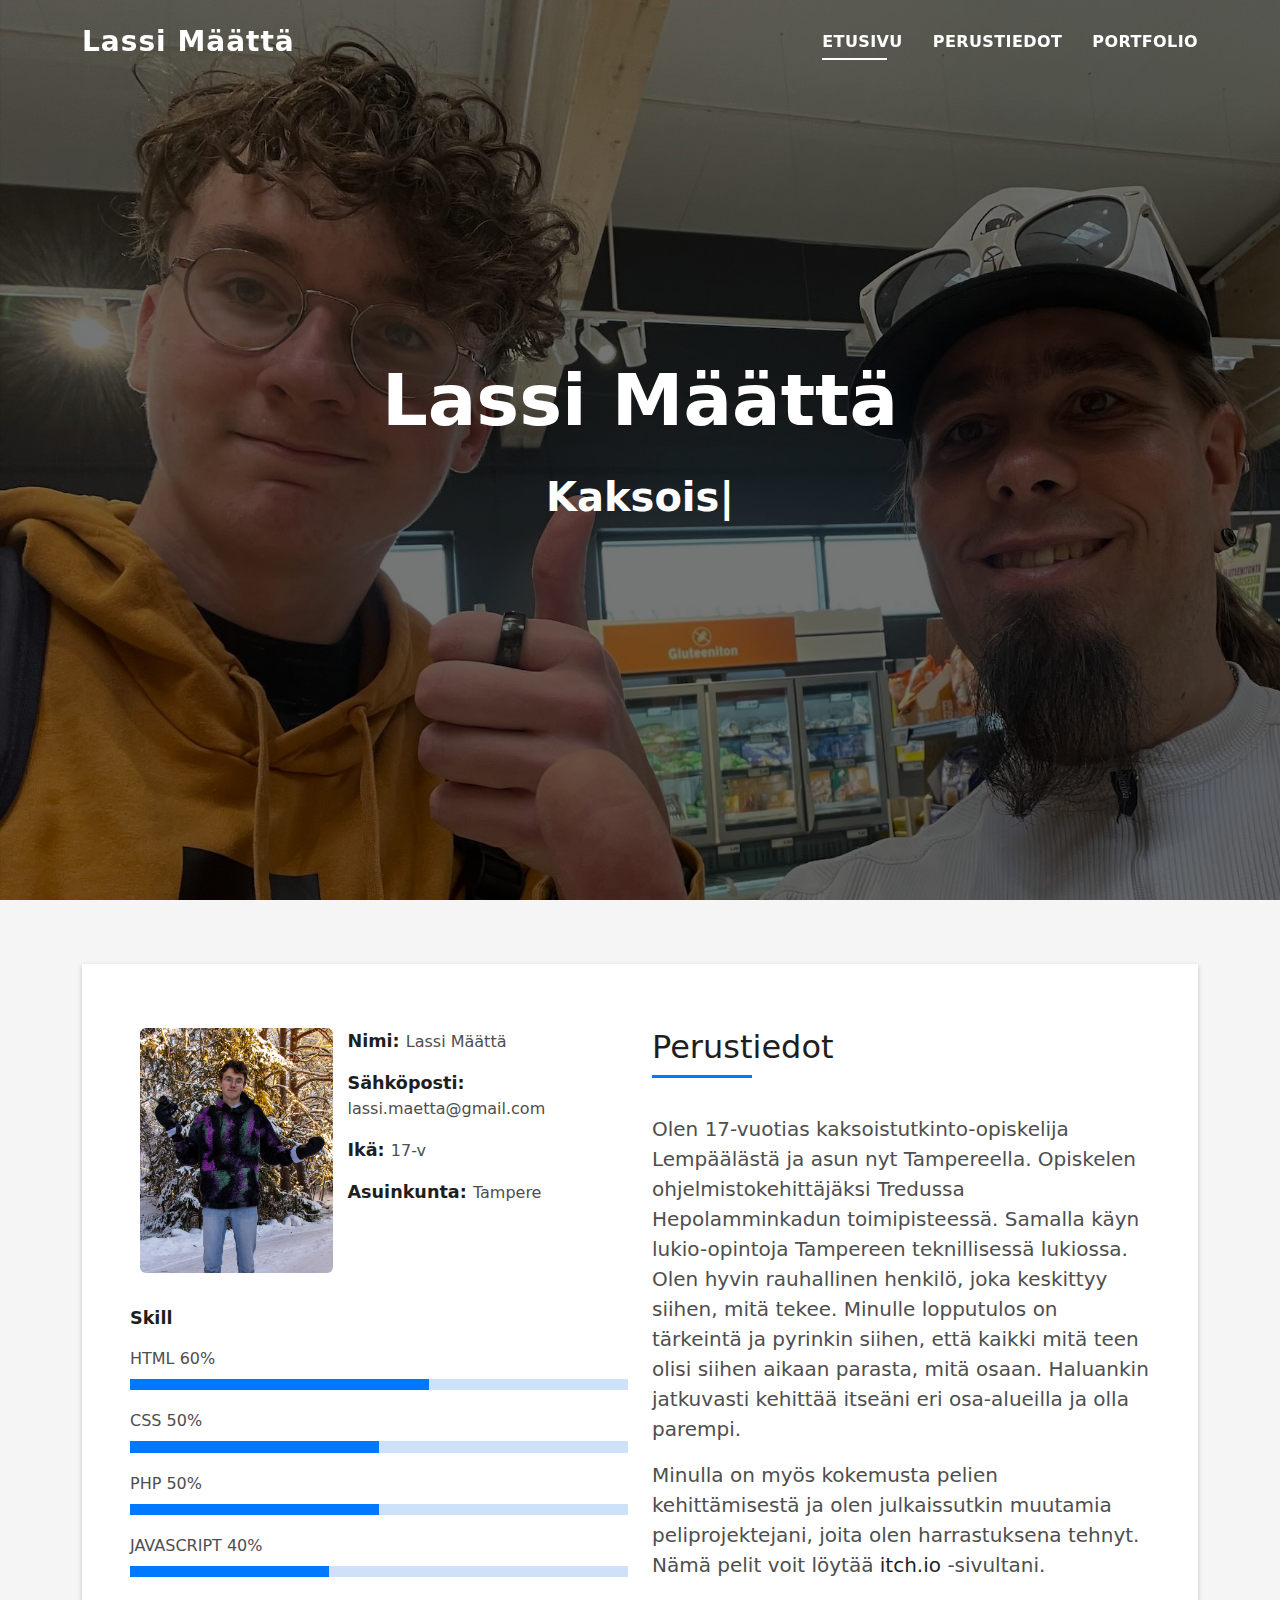
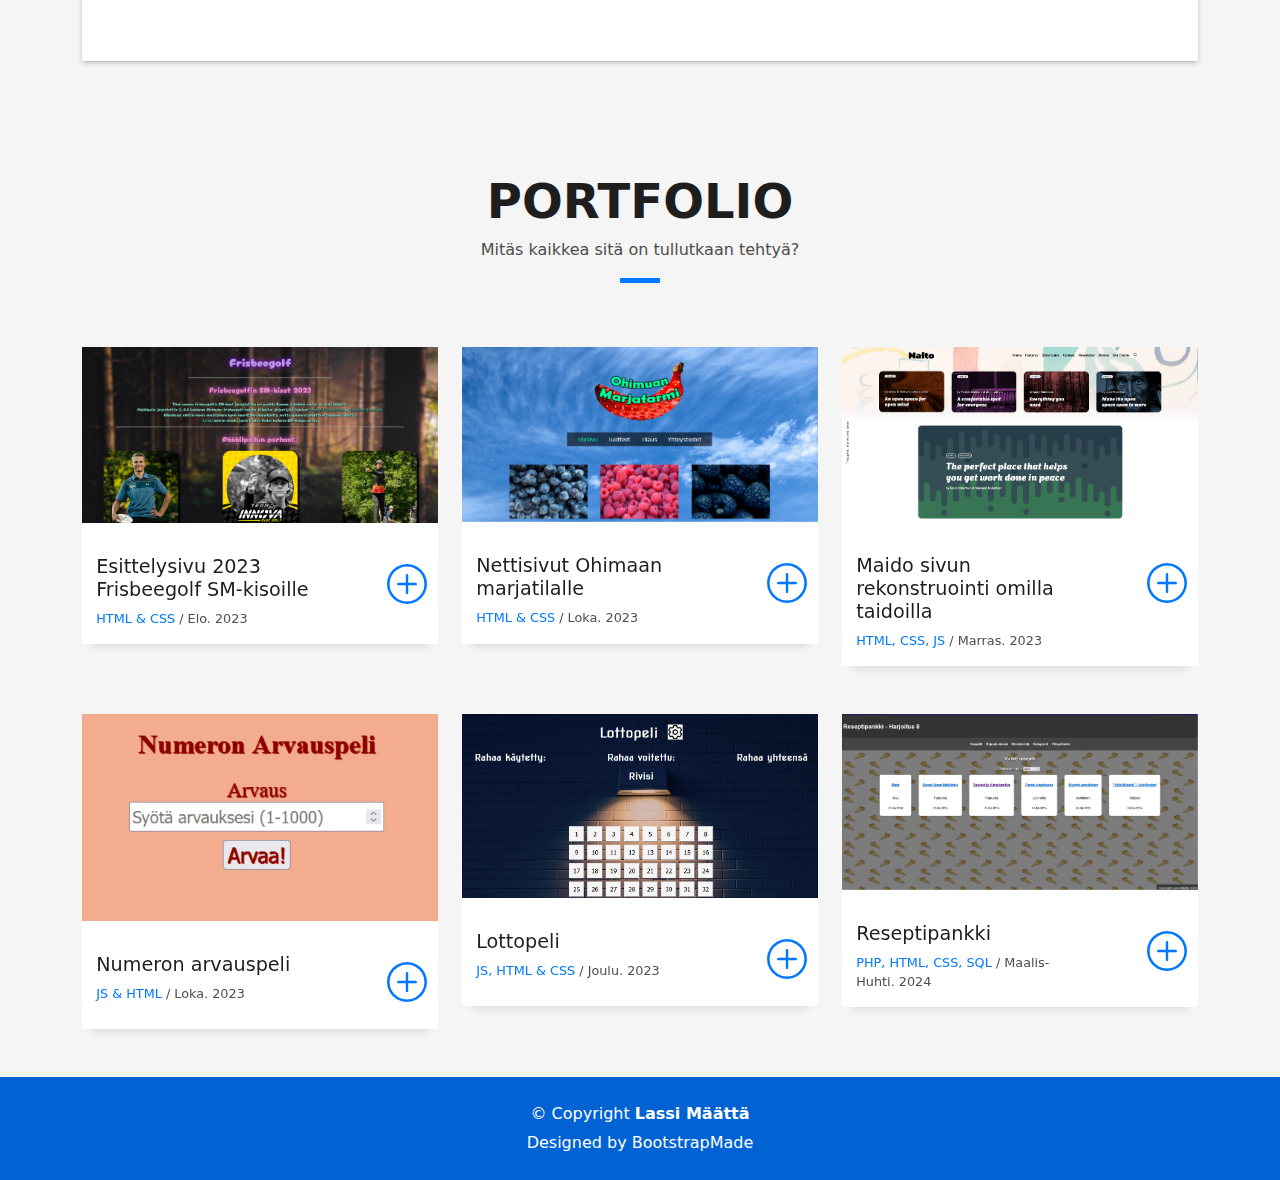
==== commit f8c8d978: "Copyrightit päivitetty" ====
--- a/index.html
+++ b/index.html
@@ -314,7 +314,7 @@
       <div class="row">
         <div class="col-sm-12">
           <div class="copyright-box">
-            <p class="copyright">&copy; Copyright <strong>DevFolio</strong>. All Rights Reserved</p>
+            <p class="copyright">&copy; Copyright <strong>Lassi Määttä</strong></p>
             <div class="credits">
               <!--
               All the links in the footer should remain intact.
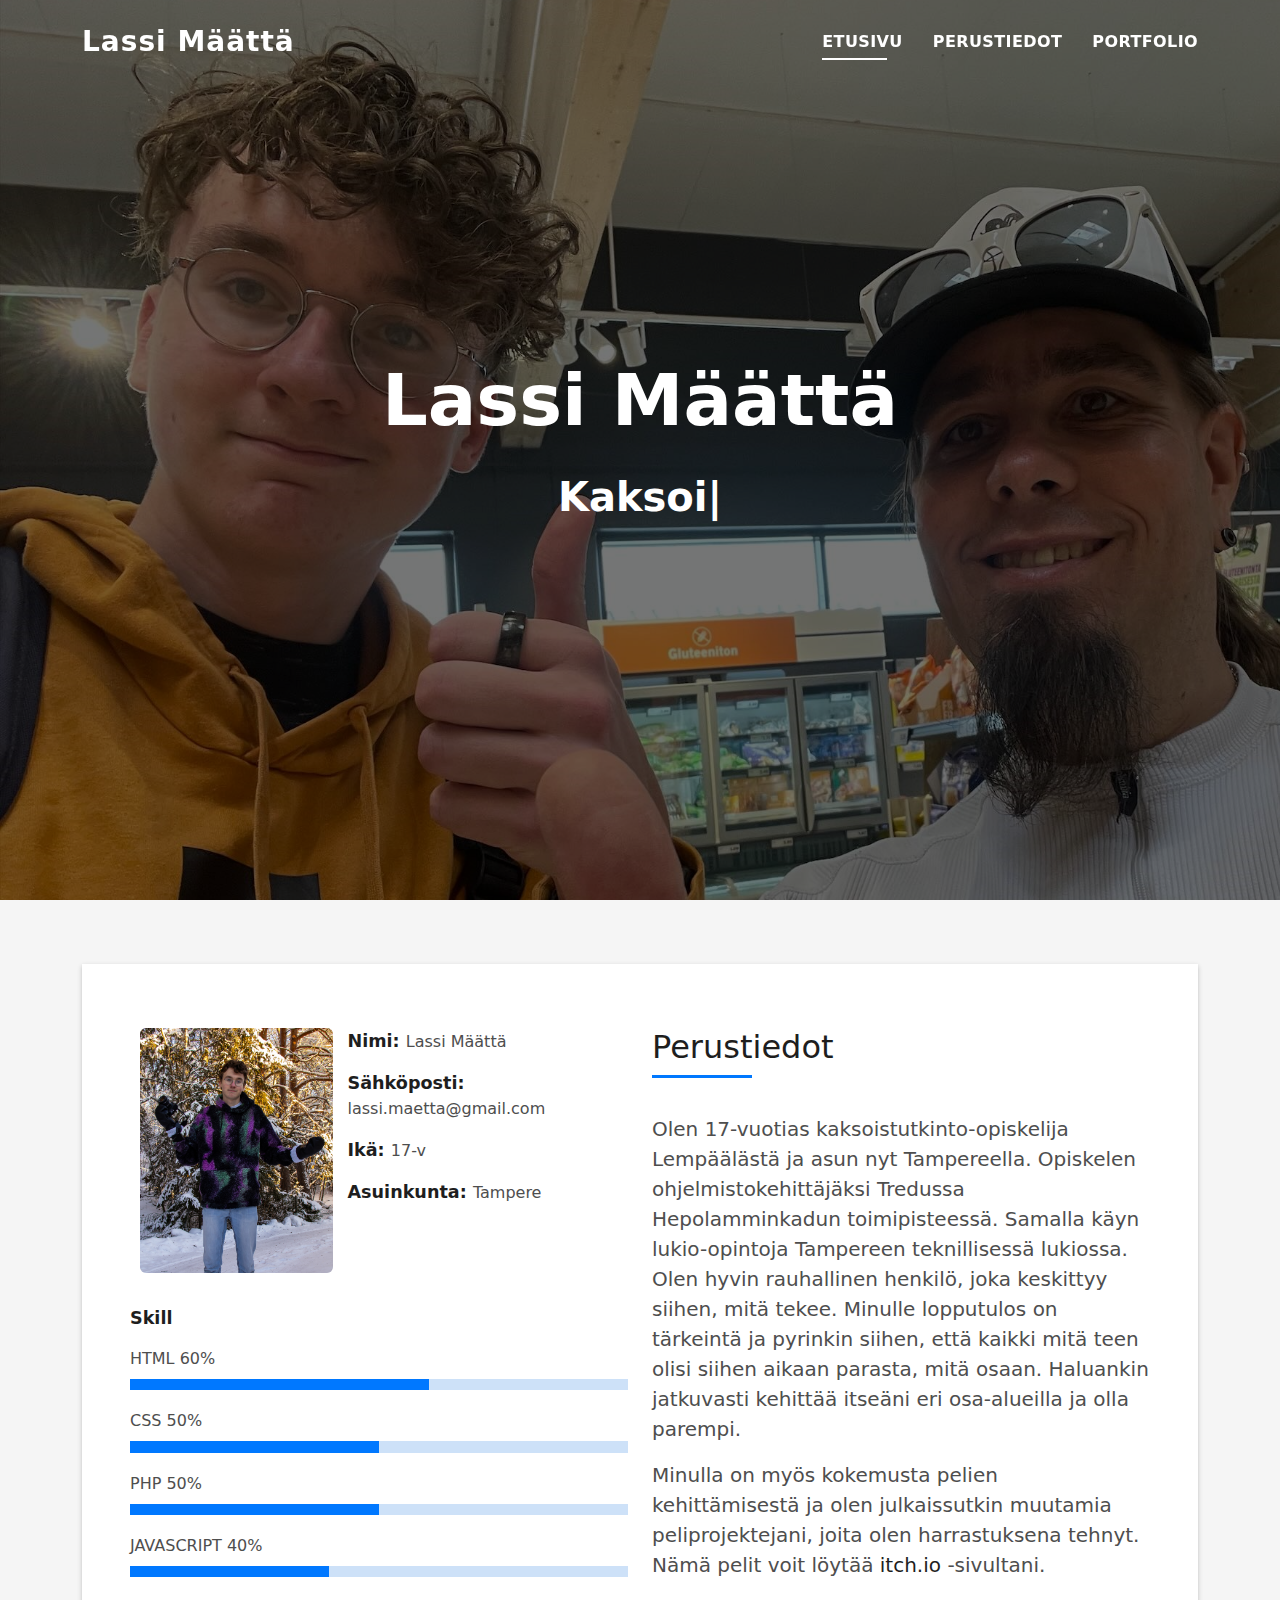
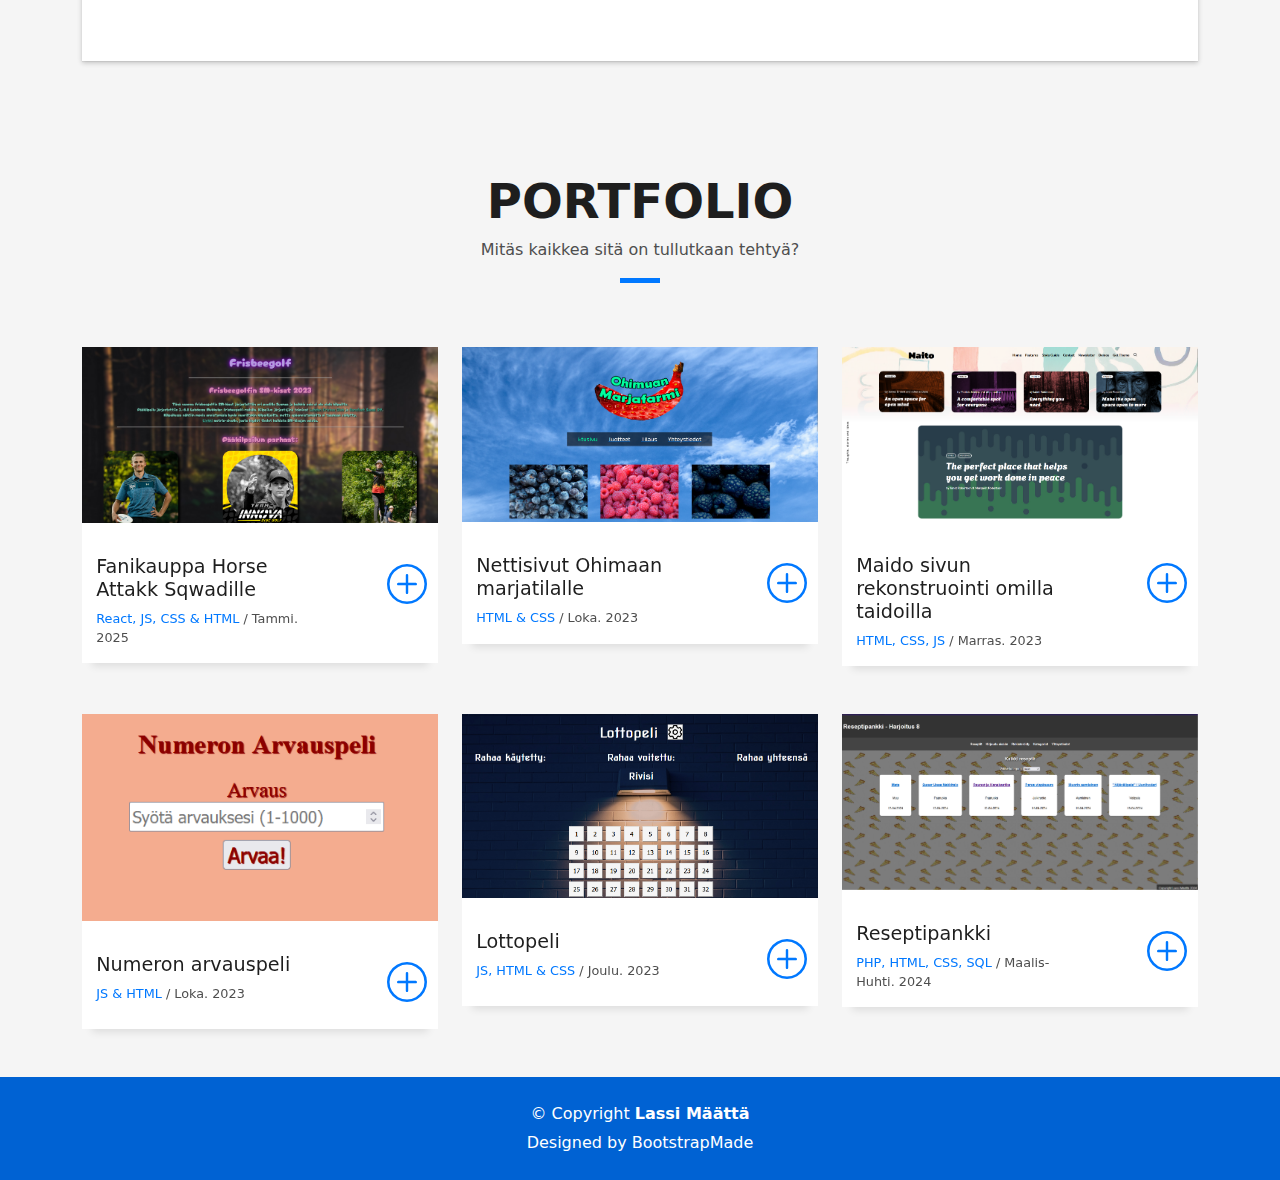
==== commit 33e66650: "Fanikauppa lisätty portfolioon" ====
--- a/index.html
+++ b/index.html
@@ -168,9 +168,9 @@
               <div class="work-content">
                 <div class="row">
                   <div class="col-sm-8">
-                    <h2 class="w-title">Esittelysivu 2023 Frisbeegolf SM-kisoille</h2>
-                    <div class="w-more">
-                      <span class="w-ctegory">HTML & CSS</span> / <span class="w-date">Elo. 2023</span>
+                    <h2 class="w-title">Fanikauppa Horse Attakk Sqwadille</h2>
+                    <div class="w-more">
+                      <span class="w-ctegory">React, JS, CSS & HTML</span> / <span class="w-date">Tammi. 2025</span>
                     </div>
                   </div>
                   <div class="col-sm-4">
